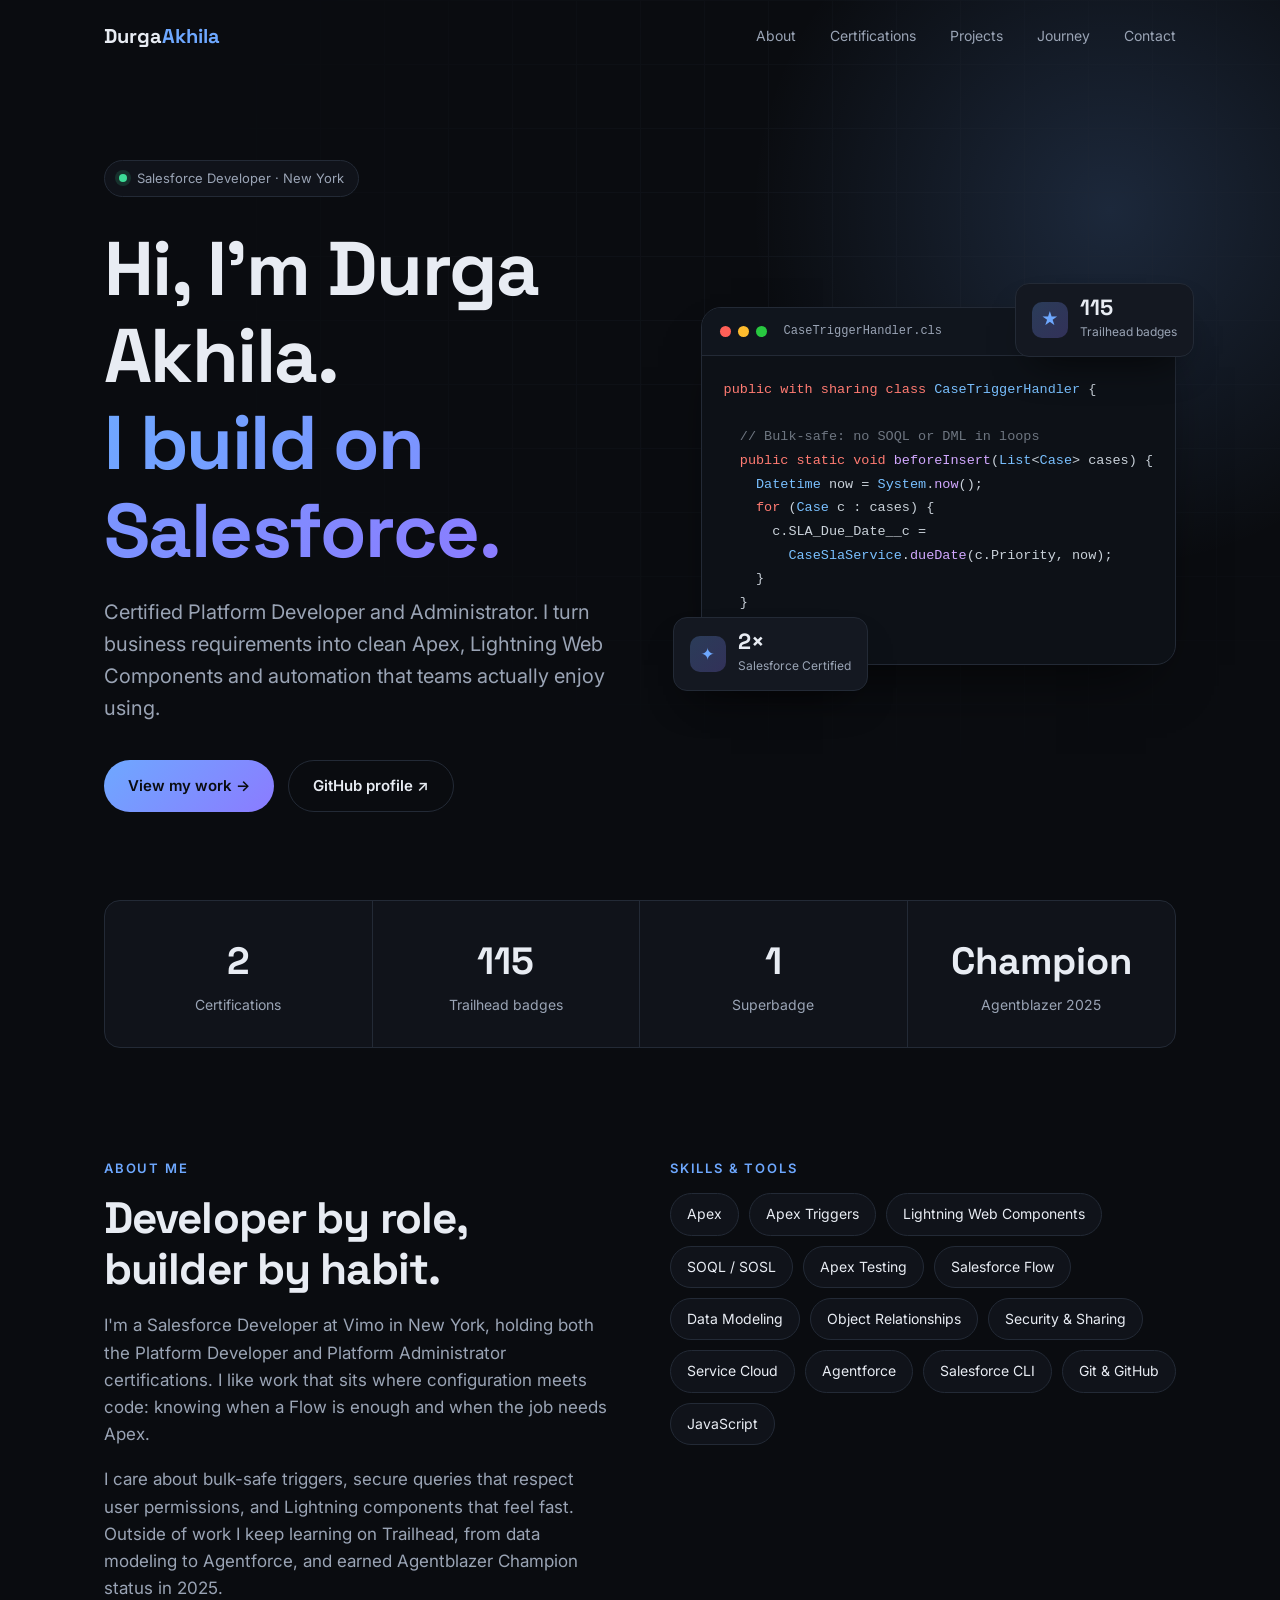
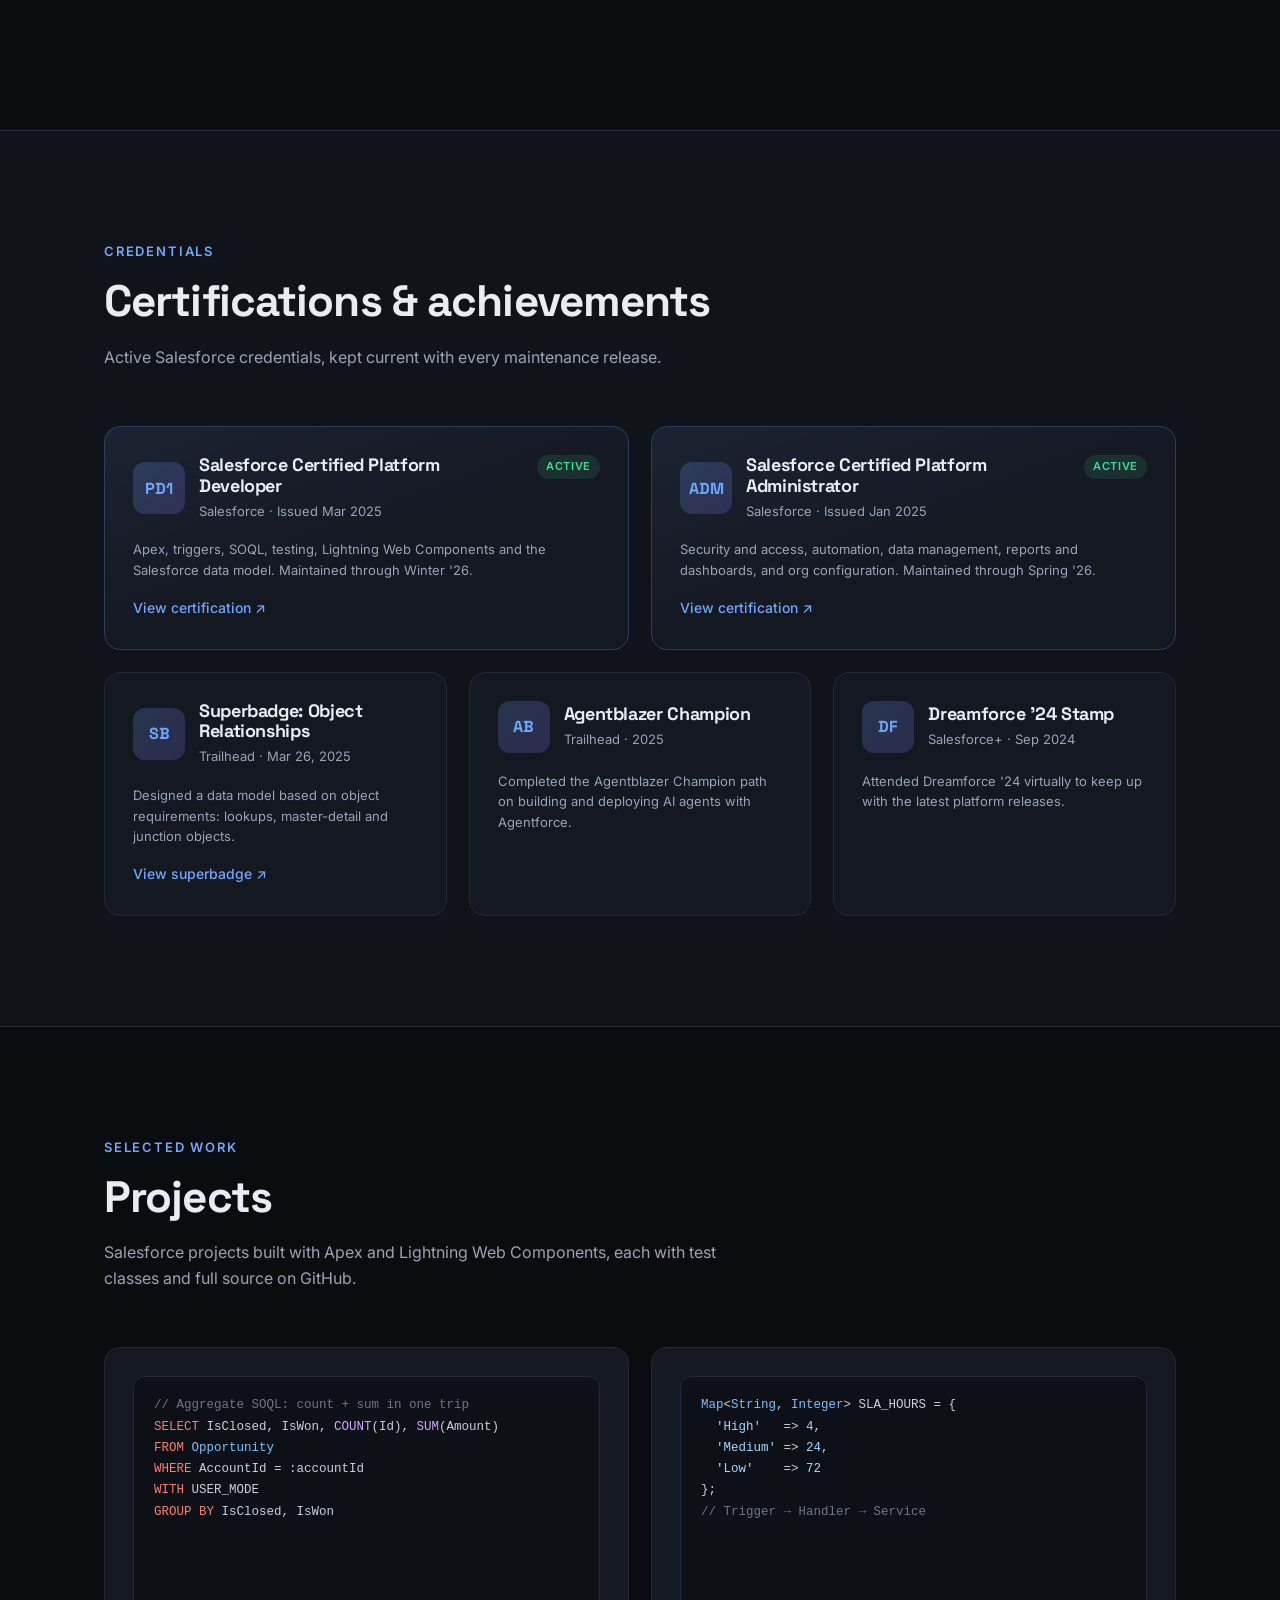
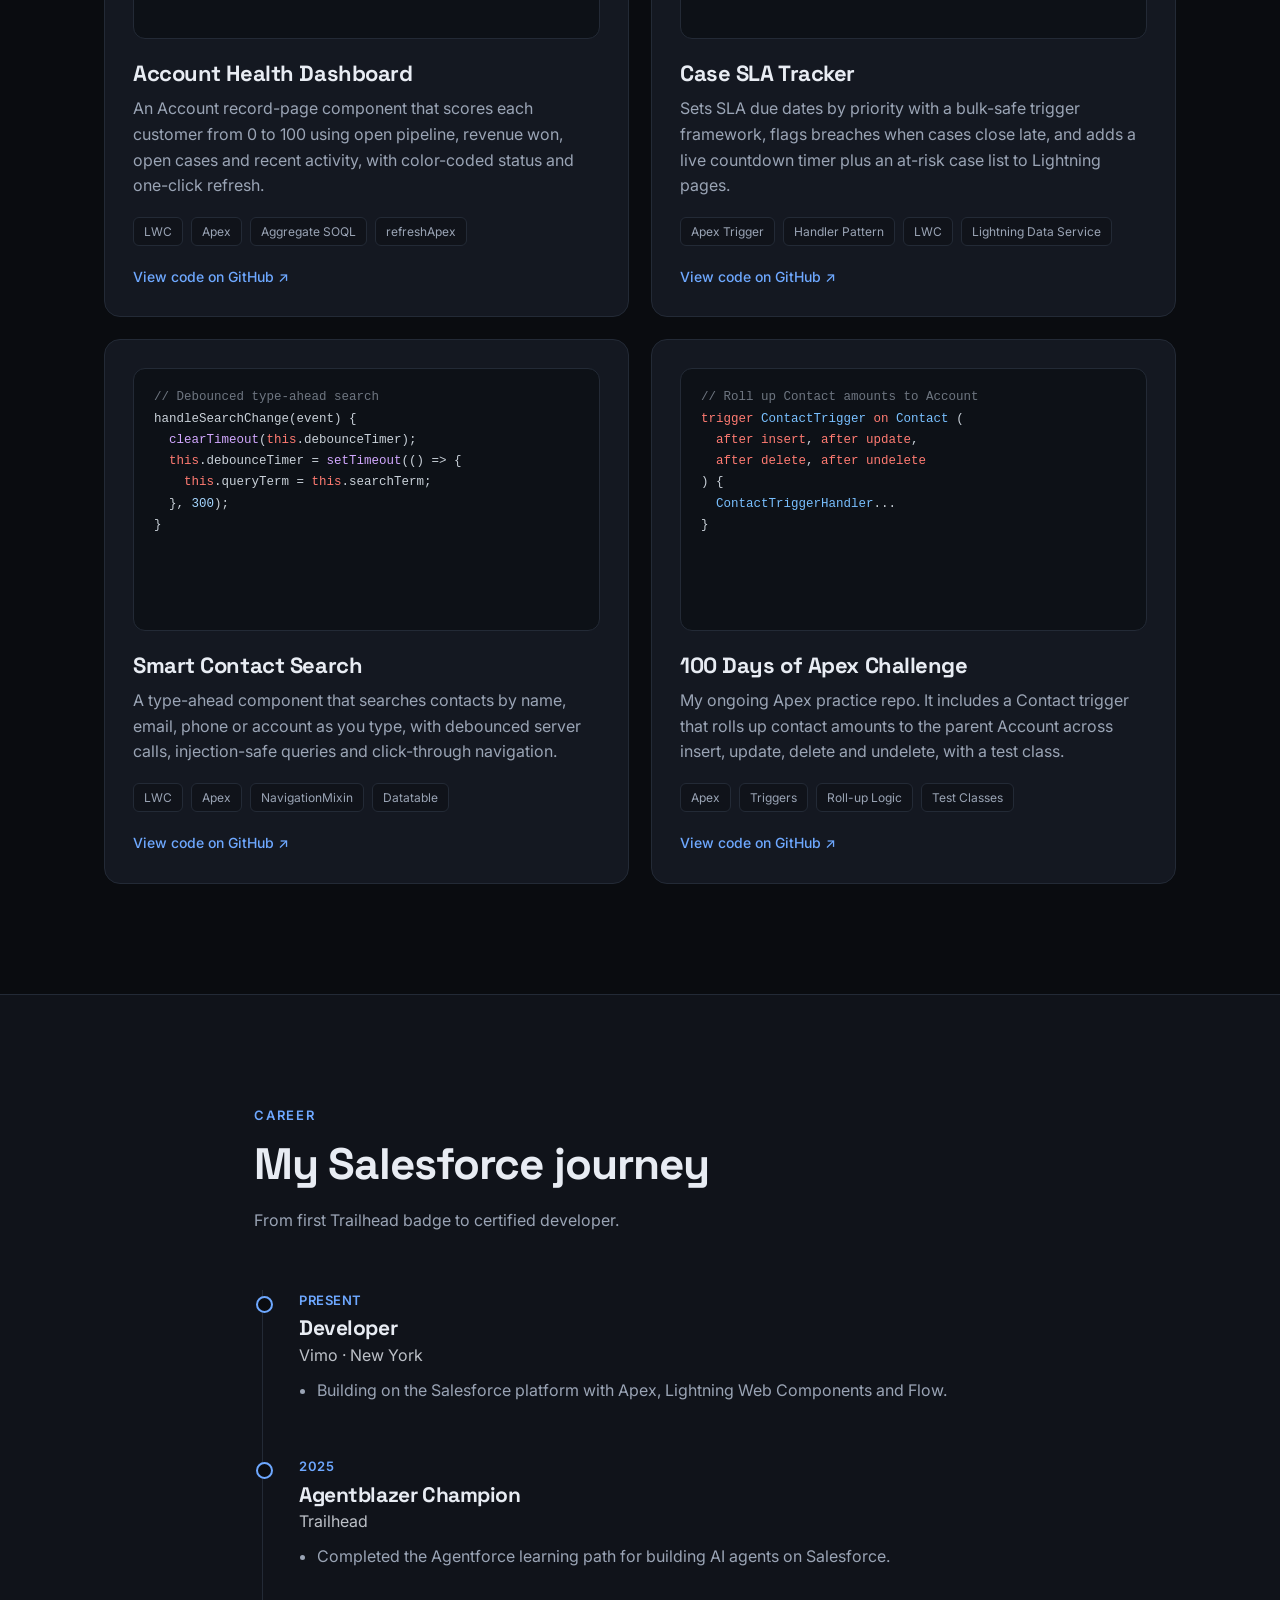
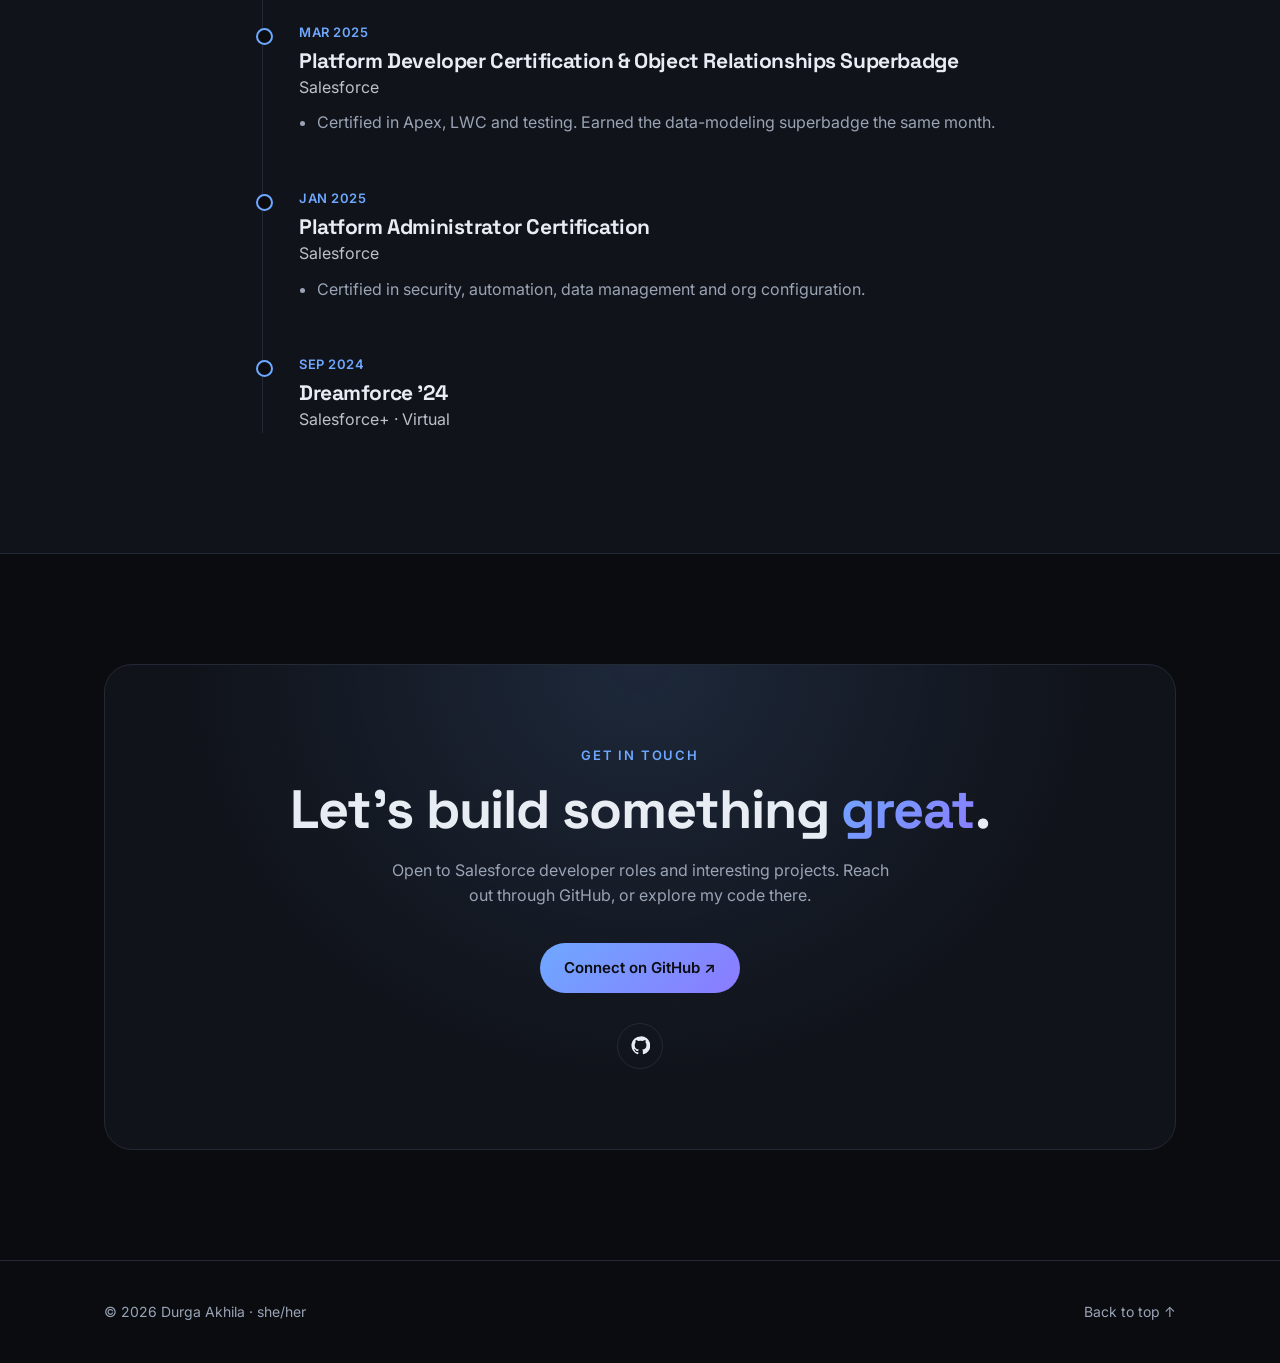
==== index.html @ 8c374acd "Initial commit: DurgaAkhila1.github.io Co-Authored-By: Claude Opus 5.5 <noreply@anthropic.com> Claud" ====
<!DOCTYPE html>
<html lang="en">
<head>
<meta charset="UTF-8" />
<meta name="viewport" content="width=device-width, initial-scale=1.0" />
<title>Durga Akhila — Salesforce Developer</title>
<meta name="description" content="Durga Akhila — Salesforce Certified Platform Developer and Administrator. Apex, Lightning Web Components and Salesforce projects." />
<link rel="preconnect" href="https://fonts.googleapis.com" />
<link rel="preconnect" href="https://fonts.gstatic.com" crossorigin />
<link href="https://fonts.googleapis.com/css2?family=Inter:wght@400;500;600&family=Space+Grotesk:wght@500;600;700&display=swap" rel="stylesheet" />
<style>
  :root{
    --bg:#0a0c10; --bg2:#10131a; --card:#141821; --line:#232a36;
    --text:#e8ecf3; --muted:#9aa4b5; --accent:#6ea8ff; --accent2:#8b7bff;
    --radius:16px; --max:1120px;
  }
  *{box-sizing:border-box;margin:0;padding:0}
  html{scroll-behavior:smooth}
  body{font-family:Inter,system-ui,sans-serif;background:var(--bg);color:var(--text);line-height:1.6;-webkit-font-smoothing:antialiased}
  a{color:inherit;text-decoration:none}
  img{max-width:100%;display:block}
  .wrap{max-width:var(--max);margin:0 auto;padding:0 24px}
  h1,h2,h3{font-family:"Space Grotesk",sans-serif;line-height:1.15;letter-spacing:-.02em}
  section{padding:110px 0}
  .eyebrow{font-size:13px;font-weight:600;letter-spacing:.14em;text-transform:uppercase;color:var(--accent);margin-bottom:14px}
  .section-title{font-size:clamp(30px,4vw,44px);margin-bottom:18px}
  .section-sub{color:var(--muted);max-width:620px;margin-bottom:56px}

  /* Nav */
  nav{position:fixed;inset:0 0 auto 0;z-index:50;transition:.3s;border-bottom:1px solid transparent}
  nav.scrolled{background:rgba(10,12,16,.78);backdrop-filter:blur(14px);border-color:var(--line)}
  .nav-in{display:flex;align-items:center;justify-content:space-between;height:72px}
  .logo{font-family:"Space Grotesk";font-weight:700;font-size:20px}
  .logo span{color:var(--accent)}
  .links{display:flex;gap:34px;font-size:14px;color:var(--muted)}
  .links a:hover{color:var(--text)}
  .menu-btn{display:none;background:none;border:0;color:var(--text);font-size:26px;cursor:pointer}

  /* Buttons */
  .btn{display:inline-flex;align-items:center;gap:8px;padding:13px 24px;border-radius:999px;font-weight:600;font-size:15px;transition:.25s}
  .btn-primary{background:linear-gradient(135deg,var(--accent),var(--accent2));color:#0a0c10}
  .btn-primary:hover{transform:translateY(-2px);box-shadow:0 10px 30px -8px rgba(110,168,255,.6)}
  .btn-ghost{border:1px solid var(--line);color:var(--text)}
  .btn-ghost:hover{border-color:var(--accent);color:var(--accent)}

  /* Hero */
  .hero{min-height:100vh;display:flex;align-items:center;position:relative;overflow:hidden;padding-top:72px}
  .hero::before{content:"";position:absolute;width:780px;height:780px;right:-220px;top:-180px;background:radial-gradient(circle,rgba(110,168,255,.18),transparent 65%);pointer-events:none}
  .hero::after{content:"";position:absolute;inset:0;background-image:linear-gradient(var(--line) 1px,transparent 1px),linear-gradient(90deg,var(--line) 1px,transparent 1px);background-size:64px 64px;opacity:.25;mask-image:radial-gradient(ellipse at 70% 30%,#000 10%,transparent 60%);pointer-events:none}
  .hero-grid{display:grid;grid-template-columns:1.3fr 1fr;gap:60px;align-items:center;position:relative;z-index:1}
  .status{display:inline-flex;align-items:center;gap:10px;font-size:13px;color:var(--muted);border:1px solid var(--line);padding:7px 14px;border-radius:999px;margin-bottom:28px;background:var(--bg2)}
  .dot{width:8px;height:8px;border-radius:50%;background:#3ddc97;box-shadow:0 0 0 4px rgba(61,220,151,.15)}
  .hero h1{font-size:clamp(42px,6.4vw,76px);margin-bottom:22px}
  .grad{background:linear-gradient(135deg,var(--accent),var(--accent2));-webkit-background-clip:text;background-clip:text;color:transparent}
  .hero p.lead{font-size:clamp(17px,1.6vw,20px);color:var(--muted);max-width:560px;margin-bottom:36px}
  .cta{display:flex;gap:14px;flex-wrap:wrap}
  .photo{aspect-ratio:4/5;border-radius:24px;background:linear-gradient(160deg,#1b2130,#0f1219);border:1px solid var(--line);position:relative;overflow:hidden;display:grid;place-items:center;color:var(--muted);font-size:14px}
  .photo img{width:100%;height:100%;object-fit:cover}
  .photo-badge{position:absolute;left:-1px;bottom:28px;background:var(--card);border:1px solid var(--line);border-left:0;padding:14px 20px;border-radius:0 14px 14px 0}
  .photo-badge strong{display:block;font-family:"Space Grotesk";font-size:26px}
  .photo-badge small{color:var(--muted)}

  /* Stats */
  .stats{display:grid;grid-template-columns:repeat(4,1fr);border:1px solid var(--line);border-radius:var(--radius);background:var(--bg2)}
  .stat{padding:30px;text-align:center;border-right:1px solid var(--line)}
  .stat:last-child{border-right:0}
  .stat b{display:block;font-family:"Space Grotesk";font-size:38px}
  .stat span{color:var(--muted);font-size:14px}

  /* About */
  .about-grid{display:grid;grid-template-columns:1fr 1fr;gap:60px}
  .about-text p{color:var(--muted);margin-bottom:18px;font-size:17px}
  .skills{display:flex;flex-wrap:wrap;gap:10px;align-content:flex-start}
  .chip{padding:9px 16px;border:1px solid var(--line);border-radius:999px;font-size:14px;background:var(--bg2);transition:.2s}
  .chip:hover{border-color:var(--accent);color:var(--accent)}

  /* Cards */
  .grid{display:grid;gap:22px}
  .g3{grid-template-columns:repeat(3,1fr)}
  .g2{grid-template-columns:repeat(2,1fr)}
  .card{background:var(--card);border:1px solid var(--line);border-radius:var(--radius);padding:28px;transition:.3s;position:relative;overflow:hidden}
  .card:hover{transform:translateY(-4px);border-color:#34405a;box-shadow:0 20px 40px -20px rgba(0,0,0,.6)}

  .cert-top{display:flex;align-items:center;gap:14px;margin-bottom:18px}
  .cert-logo{width:52px;height:52px;border-radius:12px;display:grid;place-items:center;font-family:"Space Grotesk";font-weight:700;background:linear-gradient(135deg,rgba(110,168,255,.2),rgba(139,123,255,.2));color:var(--accent);flex-shrink:0;overflow:hidden}
  .cert-logo img{width:100%;height:100%;object-fit:contain;background:#fff;padding:6px}
  .cert h3{font-size:18px;margin-bottom:4px}
  .meta{font-size:13px;color:var(--muted)}
  .cert a.verify{display:inline-block;margin-top:16px;font-size:14px;color:var(--accent);font-weight:500}
  .cert a.verify:hover{text-decoration:underline}

  .project-img{aspect-ratio:16/9;border-radius:12px;background:linear-gradient(135deg,#1a2233,#121620);margin-bottom:22px;border:1px solid var(--line);overflow:hidden;display:grid;place-items:center;color:var(--muted);font-size:13px}
  .project-img img{width:100%;height:100%;object-fit:cover}
  .project h3{font-size:22px;margin-bottom:10px}
  .project p{color:var(--muted);margin-bottom:18px}
  .tags{display:flex;flex-wrap:wrap;gap:8px;margin-bottom:20px}
  .tag{font-size:12px;padding:4px 10px;border-radius:6px;background:var(--bg2);border:1px solid var(--line);color:var(--muted)}
  .plinks{display:flex;gap:18px;font-size:14px;font-weight:500}
  .plinks a{color:var(--accent)}

  /* Timeline */
  .timeline{border-left:1px solid var(--line);margin-left:8px}
  .t-item{position:relative;padding:0 0 46px 36px}
  .t-item::before{content:"";position:absolute;left:-7px;top:6px;width:13px;height:13px;border-radius:50%;background:var(--bg);border:2px solid var(--accent)}
  .t-date{font-size:13px;color:var(--accent);font-weight:600;letter-spacing:.04em}
  .t-item h3{font-size:21px;margin:6px 0 2px}
  .t-co{color:var(--text);opacity:.8;margin-bottom:10px}
  .t-item ul{color:var(--muted);padding-left:18px}
  .t-item li{margin-bottom:6px}

  /* Contact */
  .contact-box{text-align:center;padding:80px 30px;border-radius:28px;border:1px solid var(--line);background:radial-gradient(ellipse at top,rgba(110,168,255,.14),transparent 60%),var(--bg2)}
  .contact-box h2{font-size:clamp(32px,5vw,54px);margin-bottom:16px}
  .contact-box p{color:var(--muted);max-width:520px;margin:0 auto 34px}
  .socials{display:flex;justify-content:center;gap:14px;margin-top:30px}
  .socials a{width:46px;height:46px;border-radius:50%;border:1px solid var(--line);display:grid;place-items:center;transition:.2s}
  .socials a:hover{border-color:var(--accent);color:var(--accent)}
  .socials svg{width:19px;height:19px;fill:currentColor}

  footer{padding:40px 0;border-top:1px solid var(--line);color:var(--muted);font-size:14px}
  .foot{display:flex;justify-content:space-between;flex-wrap:wrap;gap:10px}

  /* Reveal animation */
  .reveal{opacity:0;transform:translateY(24px);transition:opacity .8s ease,transform .8s ease}
  .reveal.in{opacity:1;transform:none}

  @media (max-width:900px){
    .hero-grid,.about-grid{grid-template-columns:minmax(0,1fr)}
    .hero-grid>*,.about-grid>*{min-width:0}
    .code pre{font-size:12px}
    .g3{grid-template-columns:1fr 1fr}
    .stats{grid-template-columns:1fr 1fr}
    .stat:nth-child(2){border-right:0}
    .stat:nth-child(-n+2){border-bottom:1px solid var(--line)}
  }
  @media (max-width:640px){
    section{padding:80px 0}
    .float{display:none}.hero{padding-bottom:60px}
    .stat{padding:22px 10px}.stat b{font-size:28px}
    .g3,.g2{grid-template-columns:1fr}
    .links{display:none;position:absolute;top:72px;left:0;right:0;flex-direction:column;gap:0;background:var(--bg2);border-bottom:1px solid var(--line)}
    .links.open{display:flex}
    .links a{padding:16px 24px;border-top:1px solid var(--line)}
    .menu-btn{display:block}
  }

  .code{background:#0d1117;border:1px solid var(--line);border-radius:20px;overflow:hidden;box-shadow:0 30px 60px -30px rgba(0,0,0,.8)}
  .code-bar{display:flex;gap:7px;align-items:center;padding:14px 18px;border-bottom:1px solid var(--line);background:#10151d}
  .code-bar i{width:11px;height:11px;border-radius:50%;background:#2b3240}
  .code-bar i:nth-child(1){background:#ff5f57}.code-bar i:nth-child(2){background:#febc2e}.code-bar i:nth-child(3){background:#28c840}
  .code-bar span{margin-left:10px;font-size:12px;color:var(--muted);font-family:ui-monospace,Menlo,monospace}
  .code pre{padding:22px 22px 26px;font:13.5px/1.75 ui-monospace,SFMono-Regular,Menlo,monospace;color:#c9d1d9;overflow-x:auto}
  .k{color:#ff7b72}.t{color:#79c0ff}.s{color:#a5d6ff}.c{color:#6e7681}.f{color:#d2a8ff}
  .hero-side{position:relative}
  .float{position:absolute;background:var(--card);border:1px solid var(--line);border-radius:14px;padding:12px 16px;display:flex;align-items:center;gap:12px;box-shadow:0 20px 40px -20px rgba(0,0,0,.8)}
  .float b{font-family:"Space Grotesk";font-size:22px;display:block;line-height:1}
  .float small{color:var(--muted);font-size:12px}
  .f1{left:-28px;bottom:-26px}.f2{right:-18px;top:-24px}
  .ico{width:36px;height:36px;border-radius:10px;display:grid;place-items:center;background:linear-gradient(135deg,rgba(110,168,255,.25),rgba(139,123,255,.25));color:var(--accent);font-size:17px}
  .cert-feature{border-color:#2c3d5e;background:linear-gradient(160deg,rgba(110,168,255,.08),transparent 55%),var(--card)}
  .pill{display:inline-block;font-size:11px;font-weight:600;letter-spacing:.06em;text-transform:uppercase;padding:3px 9px;border-radius:999px;background:rgba(61,220,151,.12);color:#3ddc97;margin-left:auto;align-self:flex-start}
  .project-img.code-thumb{display:block;padding:18px 20px;font:12.5px/1.7 ui-monospace,Menlo,monospace;color:#c9d1d9;background:#0d1117;text-align:left;white-space:pre;overflow:hidden}
  .real{font-size:11px;font-weight:600;letter-spacing:.06em;text-transform:uppercase;color:var(--accent);margin-bottom:8px;display:block}
  @media (max-width:900px){.f1{left:8px}.f2{right:8px}}
</style>
</head>
<body>

<nav id="nav">
  <div class="wrap nav-in">
    <a href="#top" class="logo">Durga<span>Akhila</span></a>
    <div class="links" id="links">
      <a href="#about">About</a>
      <a href="#certifications">Certifications</a>
      <a href="#projects">Projects</a>
      <a href="#journey">Journey</a>
      <a href="#contact">Contact</a>
    </div>
    <button class="menu-btn" id="menuBtn" aria-label="Open menu">☰</button>
  </div>
</nav>

<!-- HERO -->
<header class="hero" id="top">
  <div class="wrap hero-grid">
    <div class="reveal">
      <div class="status"><span class="dot"></span> Salesforce Developer · New York</div>
      <h1>Hi, I'm Durga Akhila.<br><span class="grad">I build on Salesforce.</span></h1>
      <p class="lead">Certified Platform Developer and Administrator. I turn business requirements into clean Apex, Lightning Web Components and automation that teams actually enjoy using.</p>
      <div class="cta">
        <a href="#projects" class="btn btn-primary">View my work →</a>
        <a href="https://github.com/DurgaAkhila1" target="_blank" rel="noopener" class="btn btn-ghost">GitHub profile ↗</a>
      </div>
    </div>
    <div class="reveal hero-side">
      <div class="code">
        <div class="code-bar"><i></i><i></i><i></i><span>CaseTriggerHandler.cls</span></div>
<pre><span class="k">public with sharing class</span> <span class="t">CaseTriggerHandler</span> {

  <span class="c">// Bulk-safe: no SOQL or DML in loops</span>
  <span class="k">public static void</span> <span class="f">beforeInsert</span>(<span class="t">List</span>&lt;<span class="t">Case</span>&gt; cases) {
    <span class="t">Datetime</span> now = <span class="t">System</span>.<span class="f">now</span>();
    <span class="k">for</span> (<span class="t">Case</span> c : cases) {
      c.SLA_Due_Date__c =
        <span class="t">CaseSlaService</span>.<span class="f">dueDate</span>(c.Priority, now);
    }
  }
}</pre>
      </div>
      <div class="float f1"><div class="ico">✦</div><div><b>2×</b><small>Salesforce Certified</small></div></div>
      <div class="float f2"><div class="ico">★</div><div><b>115</b><small>Trailhead badges</small></div></div>
    </div>
  </div>
</header>

<!-- STATS -->
<div class="wrap reveal">
  <div class="stats">
    <div class="stat"><b>2</b><span>Certifications</span></div>
    <div class="stat"><b>115</b><span>Trailhead badges</span></div>
    <div class="stat"><b>1</b><span>Superbadge</span></div>
    <div class="stat"><b>Champion</b><span>Agentblazer 2025</span></div>
  </div>
</div>

<!-- ABOUT -->
<section id="about">
  <div class="wrap about-grid">
    <div class="reveal about-text">
      <div class="eyebrow">About me</div>
      <h2 class="section-title">Developer by role, builder by habit.</h2>
      <p>I'm a Salesforce Developer at Vimo in New York, holding both the Platform Developer and Platform Administrator certifications. I like work that sits where configuration meets code: knowing when a Flow is enough and when the job needs Apex.</p>
      <p>I care about bulk-safe triggers, secure queries that respect user permissions, and Lightning components that feel fast. Outside of work I keep learning on Trailhead, from data modeling to Agentforce, and earned Agentblazer Champion status in 2025.</p>
    </div>
    <div class="reveal">
      <div class="eyebrow">Skills & tools</div>
      <div class="skills">
        <span class="chip">Apex</span><span class="chip">Apex Triggers</span>
        <span class="chip">Lightning Web Components</span><span class="chip">SOQL / SOSL</span>
        <span class="chip">Apex Testing</span><span class="chip">Salesforce Flow</span>
        <span class="chip">Data Modeling</span><span class="chip">Object Relationships</span>
        <span class="chip">Security & Sharing</span><span class="chip">Service Cloud</span>
        <span class="chip">Agentforce</span><span class="chip">Salesforce CLI</span>
        <span class="chip">Git & GitHub</span><span class="chip">JavaScript</span>
      </div>
    </div>
  </div>
</section>

<!-- CERTIFICATIONS -->
<section id="certifications" style="background:var(--bg2);border-block:1px solid var(--line)">
  <div class="wrap">
    <div class="reveal">
      <div class="eyebrow">Credentials</div>
      <h2 class="section-title">Certifications & achievements</h2>
      <p class="section-sub">Active Salesforce credentials, kept current with every maintenance release.</p>
    </div>
    <div class="grid g2" style="margin-bottom:22px">
      <div class="card cert cert-feature reveal">
        <div class="cert-top"><div class="cert-logo">PD1</div>
          <div><h3>Salesforce Certified Platform Developer</h3><div class="meta">Salesforce · Issued Mar 2025</div></div>
          <span class="pill">Active</span></div>
        <p class="meta">Apex, triggers, SOQL, testing, Lightning Web Components and the Salesforce data model. Maintained through Winter '26.</p>
        <a class="verify" href="https://trailheadacademy.salesforce.com/certificate/exam-platform-dev1---Plat-Dev-201" target="_blank" rel="noopener">View certification ↗</a>
      </div>
      <div class="card cert cert-feature reveal">
        <div class="cert-top"><div class="cert-logo">ADM</div>
          <div><h3>Salesforce Certified Platform Administrator</h3><div class="meta">Salesforce · Issued Jan 2025</div></div>
          <span class="pill">Active</span></div>
        <p class="meta">Security and access, automation, data management, reports and dashboards, and org configuration. Maintained through Spring '26.</p>
        <a class="verify" href="https://trailheadacademy.salesforce.com/certificate/exam-platform-admin---Plat-Admn-201" target="_blank" rel="noopener">View certification ↗</a>
      </div>
    </div>
    <div class="grid g3">
      <div class="card cert reveal">
        <div class="cert-top"><div class="cert-logo">SB</div>
          <div><h3>Superbadge: Object Relationships</h3><div class="meta">Trailhead · Mar 26, 2025</div></div></div>
        <p class="meta">Designed a data model based on object requirements: lookups, master-detail and junction objects.</p>
        <a class="verify" href="https://trailhead.salesforce.com/content/learn/superbadges/superbadge-object-relationships-sbu" target="_blank" rel="noopener">View superbadge ↗</a>
      </div>
      <div class="card cert reveal">
        <div class="cert-top"><div class="cert-logo">AB</div>
          <div><h3>Agentblazer Champion</h3><div class="meta">Trailhead · 2025</div></div></div>
        <p class="meta">Completed the Agentblazer Champion path on building and deploying AI agents with Agentforce.</p>
      </div>
      <div class="card cert reveal">
        <div class="cert-top"><div class="cert-logo">DF</div>
          <div><h3>Dreamforce '24 Stamp</h3><div class="meta">Salesforce+ · Sep 2024</div></div></div>
        <p class="meta">Attended Dreamforce '24 virtually to keep up with the latest platform releases.</p>
      </div>
    </div>
  </div>
</section>

<!-- PROJECTS -->
<section id="projects">
  <div class="wrap">
    <div class="reveal">
      <div class="eyebrow">Selected work</div>
      <h2 class="section-title">Projects</h2>
      <p class="section-sub">Salesforce projects built with Apex and Lightning Web Components, each with test classes and full source on GitHub.</p>
    </div>
    <div class="grid g2">
      <article class="card project reveal">
<div class="project-img code-thumb"><span class="c">// Aggregate SOQL: count + sum in one trip</span>
<span class="k">SELECT</span> IsClosed, IsWon, <span class="f">COUNT</span>(Id), <span class="f">SUM</span>(Amount)
<span class="k">FROM</span> <span class="t">Opportunity</span>
<span class="k">WHERE</span> AccountId = :accountId
<span class="k">WITH</span> USER_MODE
<span class="k">GROUP BY</span> IsClosed, IsWon</div>
        <h3>Account Health Dashboard</h3>
        <p>An Account record-page component that scores each customer from 0 to 100 using open pipeline, revenue won, open cases and recent activity, with color-coded status and one-click refresh.</p>
        <div class="tags"><span class="tag">LWC</span><span class="tag">Apex</span><span class="tag">Aggregate SOQL</span><span class="tag">refreshApex</span></div>
        <div class="plinks"><a href="https://github.com/DurgaAkhila1/account-health-dashboard" target="_blank" rel="noopener">View code on GitHub ↗</a></div>
      </article>
      <article class="card project reveal">
<div class="project-img code-thumb"><span class="t">Map</span>&lt;<span class="t">String</span>, <span class="t">Integer</span>&gt; SLA_HOURS = {
  <span class="s">'High'</span>   =&gt; <span class="s">4</span>,
  <span class="s">'Medium'</span> =&gt; <span class="s">24</span>,
  <span class="s">'Low'</span>    =&gt; <span class="s">72</span>
};
<span class="c">// Trigger → Handler → Service</span></div>
        <h3>Case SLA Tracker</h3>
        <p>Sets SLA due dates by priority with a bulk-safe trigger framework, flags breaches when cases close late, and adds a live countdown timer plus an at-risk case list to Lightning pages.</p>
        <div class="tags"><span class="tag">Apex Trigger</span><span class="tag">Handler Pattern</span><span class="tag">LWC</span><span class="tag">Lightning Data Service</span></div>
        <div class="plinks"><a href="https://github.com/DurgaAkhila1/case-sla-tracker" target="_blank" rel="noopener">View code on GitHub ↗</a></div>
      </article>
      <article class="card project reveal">
<div class="project-img code-thumb"><span class="c">// Debounced type-ahead search</span>
handleSearchChange(event) {
  <span class="f">clearTimeout</span>(<span class="k">this</span>.debounceTimer);
  <span class="k">this</span>.debounceTimer = <span class="f">setTimeout</span>(() =&gt; {
    <span class="k">this</span>.queryTerm = <span class="k">this</span>.searchTerm;
  }, <span class="s">300</span>);
}</div>
        <h3>Smart Contact Search</h3>
        <p>A type-ahead component that searches contacts by name, email, phone or account as you type, with debounced server calls, injection-safe queries and click-through navigation.</p>
        <div class="tags"><span class="tag">LWC</span><span class="tag">Apex</span><span class="tag">NavigationMixin</span><span class="tag">Datatable</span></div>
        <div class="plinks"><a href="https://github.com/DurgaAkhila1/smart-contact-search" target="_blank" rel="noopener">View code on GitHub ↗</a></div>
      </article>
      <article class="card project reveal">
<div class="project-img code-thumb"><span class="c">// Roll up Contact amounts to Account</span>
<span class="k">trigger</span> <span class="t">ContactTrigger</span> <span class="k">on</span> <span class="t">Contact</span> (
  <span class="k">after insert</span>, <span class="k">after update</span>,
  <span class="k">after delete</span>, <span class="k">after undelete</span>
) {
  <span class="t">ContactTriggerHandler</span>...
}</div>
        <h3>100 Days of Apex Challenge</h3>
        <p>My ongoing Apex practice repo. It includes a Contact trigger that rolls up contact amounts to the parent Account across insert, update, delete and undelete, with a test class.</p>
        <div class="tags"><span class="tag">Apex</span><span class="tag">Triggers</span><span class="tag">Roll-up Logic</span><span class="tag">Test Classes</span></div>
        <div class="plinks"><a href="https://github.com/DurgaAkhila1/100DAYSOFAPEXCHALLENGE" target="_blank" rel="noopener">View code on GitHub ↗</a></div>
      </article>
    </div>
  </div>
</section>

<!-- JOURNEY -->
<section id="journey" style="background:var(--bg2);border-block:1px solid var(--line)">
  <div class="wrap" style="max-width:820px">
    <div class="reveal">
      <div class="eyebrow">Career</div>
      <h2 class="section-title">My Salesforce journey</h2>
      <p class="section-sub">From first Trailhead badge to certified developer.</p>
    </div>
    <div class="timeline">
      <div class="t-item reveal">
        <div class="t-date">PRESENT</div>
        <h3>Developer</h3>
        <div class="t-co">Vimo · New York</div>
        <ul><li>Building on the Salesforce platform with Apex, Lightning Web Components and Flow.</li></ul>
      </div>
      <div class="t-item reveal">
        <div class="t-date">2025</div>
        <h3>Agentblazer Champion</h3>
        <div class="t-co">Trailhead</div>
        <ul><li>Completed the Agentforce learning path for building AI agents on Salesforce.</li></ul>
      </div>
      <div class="t-item reveal">
        <div class="t-date">MAR 2025</div>
        <h3>Platform Developer Certification & Object Relationships Superbadge</h3>
        <div class="t-co">Salesforce</div>
        <ul><li>Certified in Apex, LWC and testing. Earned the data-modeling superbadge the same month.</li></ul>
      </div>
      <div class="t-item reveal">
        <div class="t-date">JAN 2025</div>
        <h3>Platform Administrator Certification</h3>
        <div class="t-co">Salesforce</div>
        <ul><li>Certified in security, automation, data management and org configuration.</li></ul>
      </div>
      <div class="t-item reveal" style="padding-bottom:0">
        <div class="t-date">SEP 2024</div>
        <h3>Dreamforce '24</h3>
        <div class="t-co">Salesforce+ · Virtual</div>
      </div>
    </div>
  </div>
</section>

<!-- CONTACT -->
<section id="contact">
  <div class="wrap">
    <div class="contact-box reveal">
      <div class="eyebrow">Get in touch</div>
      <h2>Let's build something <span class="grad">great</span>.</h2>
      <p>Open to Salesforce developer roles and interesting projects. Reach out through GitHub, or explore my code there.</p>
      <a href="https://github.com/DurgaAkhila1" target="_blank" rel="noopener" class="btn btn-primary">Connect on GitHub ↗</a>
      <div class="socials">
        <a href="https://github.com/DurgaAkhila1" target="_blank" rel="noopener" aria-label="GitHub"><svg viewBox="0 0 24 24"><path d="M12 .5a11.5 11.5 0 00-3.6 22.4c.6.1.8-.3.8-.6v-2c-3.2.7-3.9-1.5-3.9-1.5-.5-1.3-1.3-1.7-1.3-1.7-1-.7.1-.7.1-.7 1.2.1 1.8 1.2 1.8 1.2 1 1.8 2.7 1.3 3.4 1 .1-.8.4-1.3.7-1.6-2.6-.3-5.3-1.3-5.3-5.7 0-1.3.5-2.3 1.2-3.1-.1-.3-.5-1.5.1-3.1 0 0 1-.3 3.2 1.2a11 11 0 015.8 0c2.2-1.5 3.2-1.2 3.2-1.2.6 1.6.2 2.8.1 3.1.8.8 1.2 1.8 1.2 3.1 0 4.4-2.7 5.4-5.3 5.7.4.4.8 1.1.8 2.2v3.3c0 .3.2.7.8.6A11.5 11.5 0 0012 .5z"/></svg></a>
      </div>
    </div>
  </div>
</section>

<footer>
  <div class="wrap foot">
    <span>© <span id="year"></span> Durga Akhila · she/her</span>
    <a href="#top">Back to top ↑</a>
  </div>
</footer>

<script>
  // Sticky nav background
  const nav = document.getElementById('nav');
  addEventListener('scroll', () => nav.classList.toggle('scrolled', scrollY > 20));
  // Mobile menu
  const links = document.getElementById('links');
  document.getElementById('menuBtn').onclick = () => links.classList.toggle('open');
  links.querySelectorAll('a').forEach(a => a.onclick = () => links.classList.remove('open'));
  // Reveal on scroll
  const io = new IntersectionObserver(es => es.forEach(e => {
    if (e.isIntersecting) { e.target.classList.add('in'); io.unobserve(e.target); }
  }), { threshold: 0.12 });
  document.querySelectorAll('.reveal').forEach(el => io.observe(el));
  // Footer year
  document.getElementById('year').textContent = new Date().getFullYear();
</script>
</body>
</html>
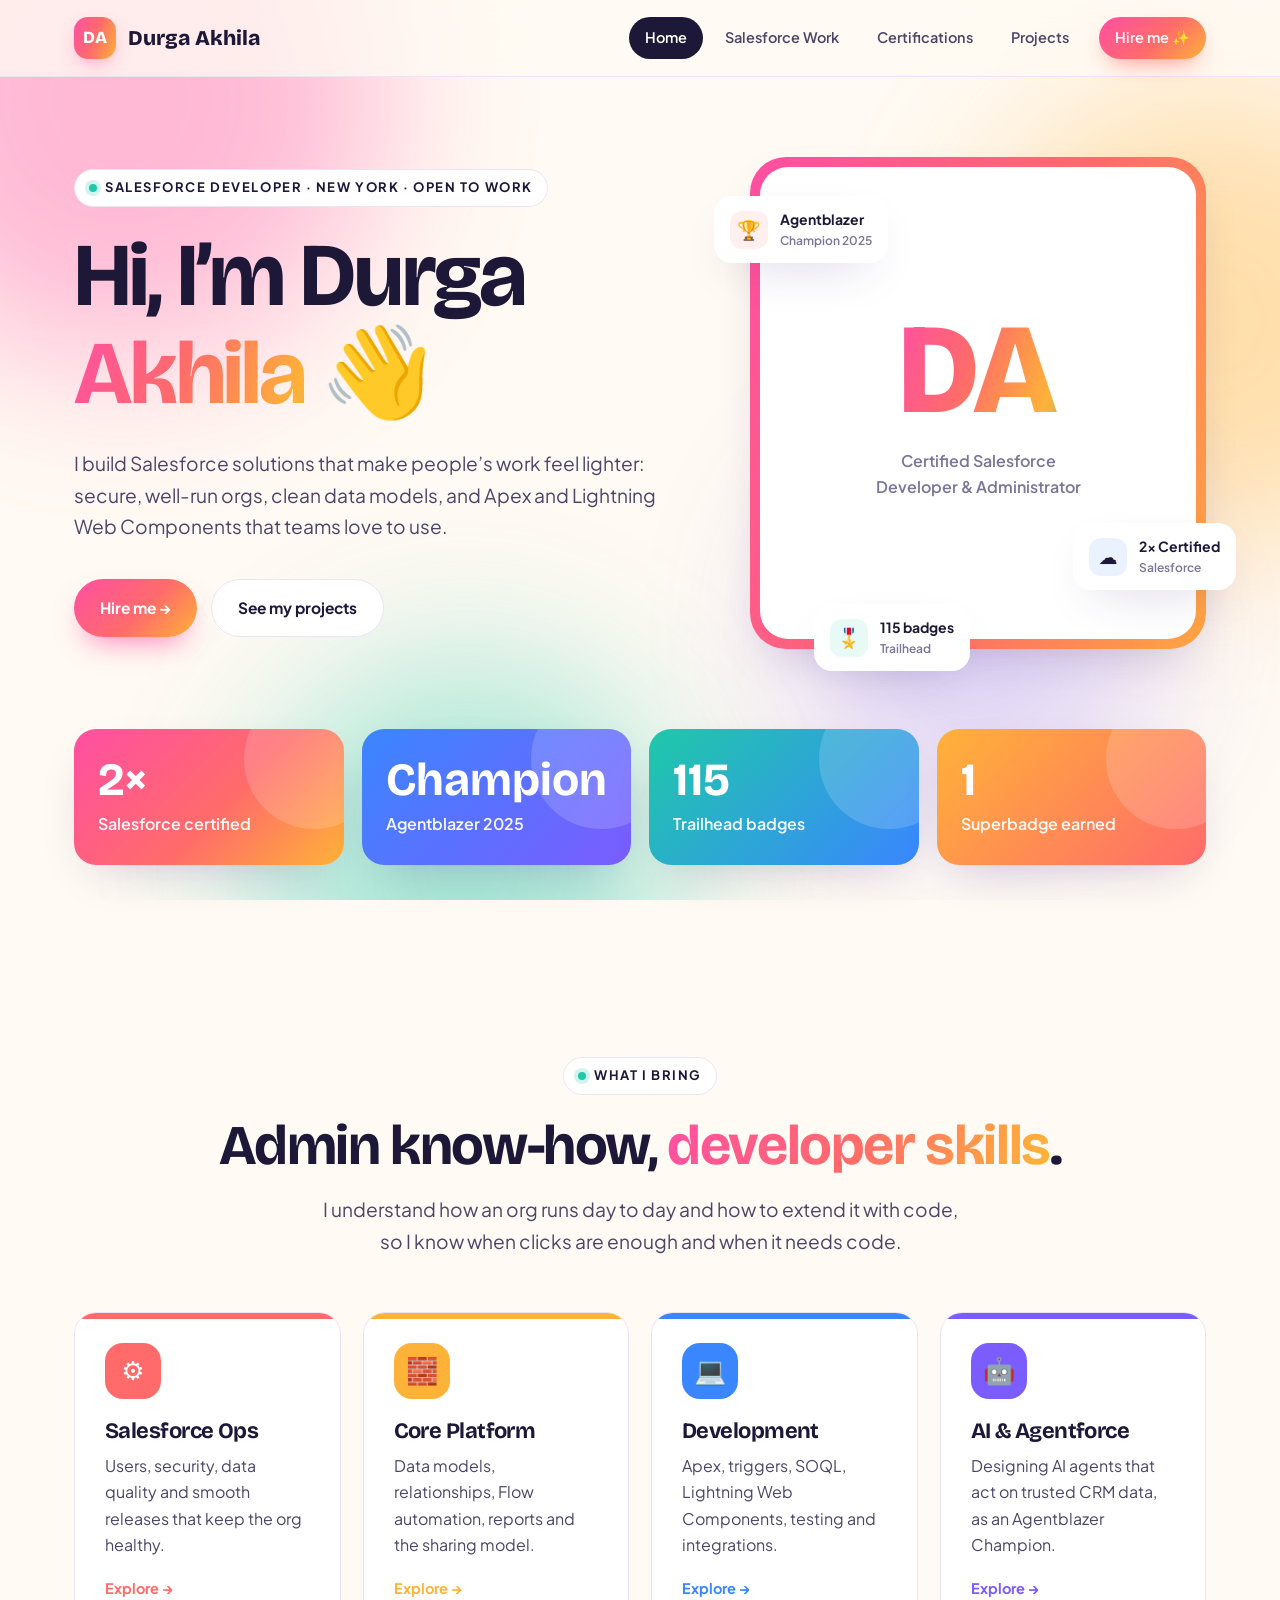
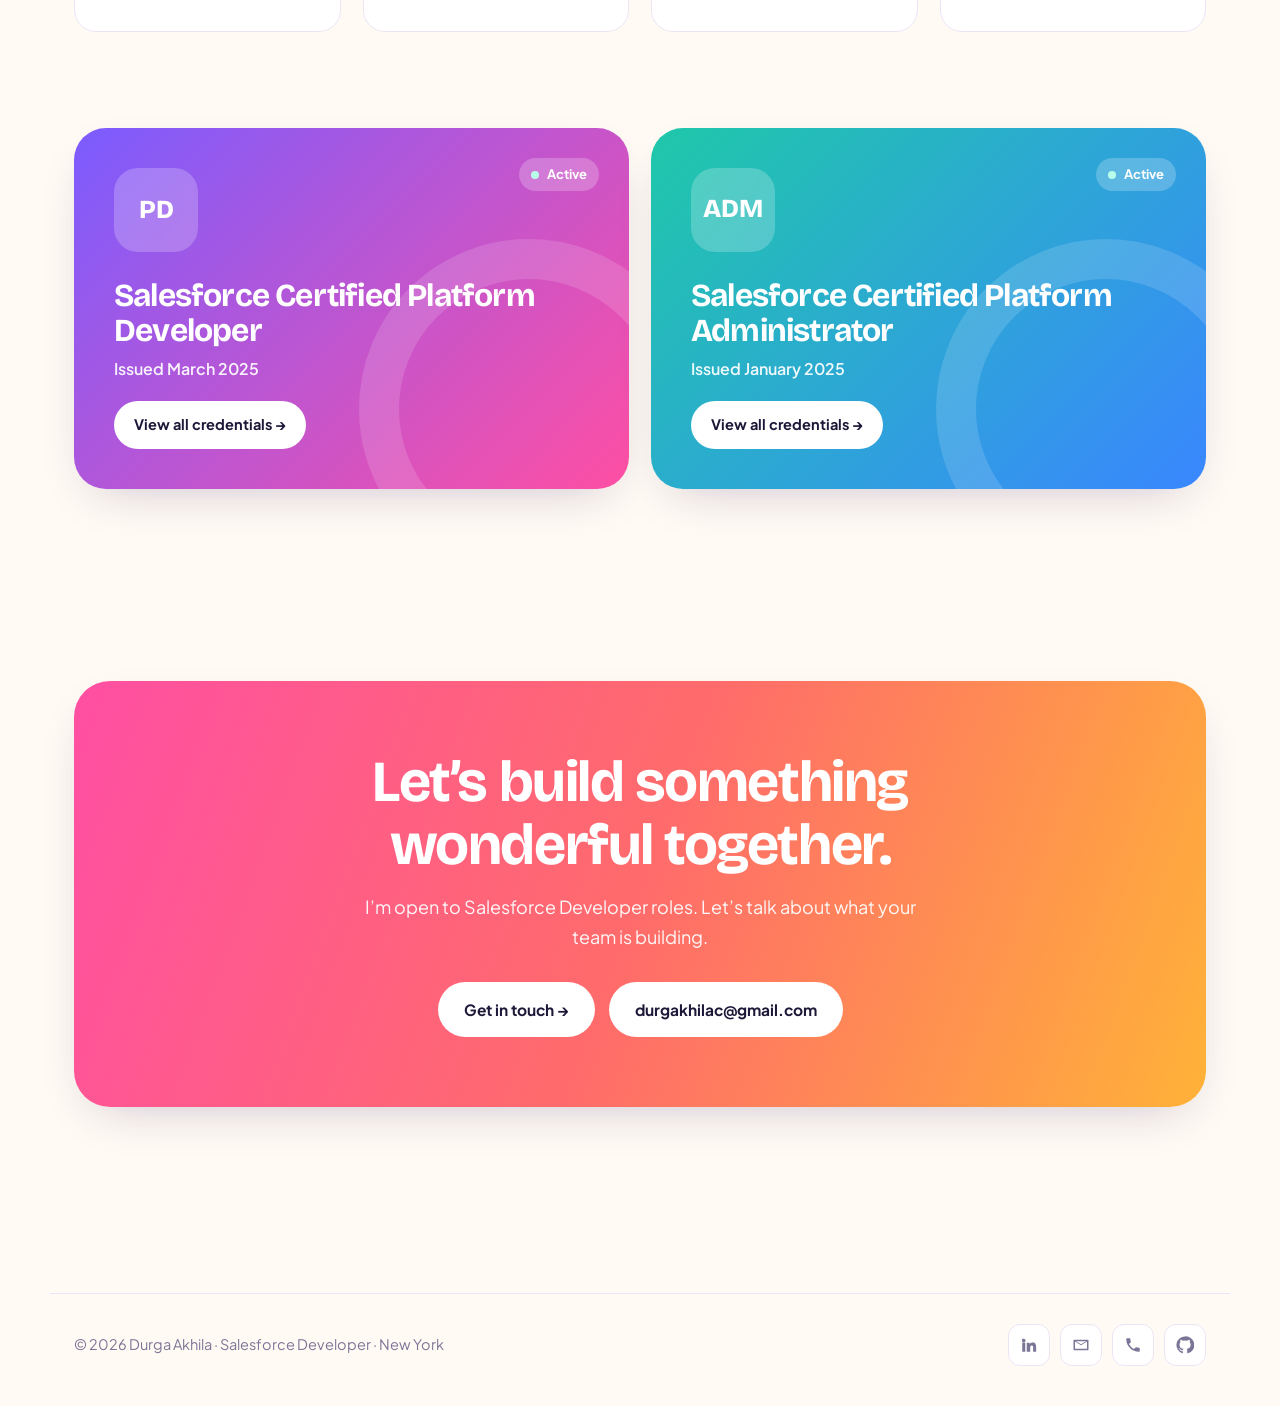
==== commit db3f6ae2: "Redesign as colorful multi-page portfolio Separate Home, Salesforce Work, Certifications, Projects a" ====
--- a/index.html
+++ b/index.html
@@ -1,439 +1,112 @@
 <!DOCTYPE html>
 <html lang="en">
 <head>
-<meta charset="UTF-8" />
-<meta name="viewport" content="width=device-width, initial-scale=1.0" />
-<title>Durga Akhila — Salesforce Developer</title>
-<meta name="description" content="Durga Akhila — Salesforce Certified Platform Developer and Administrator. Apex, Lightning Web Components and Salesforce projects." />
-<link rel="preconnect" href="https://fonts.googleapis.com" />
-<link rel="preconnect" href="https://fonts.gstatic.com" crossorigin />
-<link href="https://fonts.googleapis.com/css2?family=Inter:wght@400;500;600&family=Space+Grotesk:wght@500;600;700&display=swap" rel="stylesheet" />
-<style>
-  :root{
-    --bg:#0a0c10; --bg2:#10131a; --card:#141821; --line:#232a36;
-    --text:#e8ecf3; --muted:#9aa4b5; --accent:#6ea8ff; --accent2:#8b7bff;
-    --radius:16px; --max:1120px;
-  }
-  *{box-sizing:border-box;margin:0;padding:0}
-  html{scroll-behavior:smooth}
-  body{font-family:Inter,system-ui,sans-serif;background:var(--bg);color:var(--text);line-height:1.6;-webkit-font-smoothing:antialiased}
-  a{color:inherit;text-decoration:none}
-  img{max-width:100%;display:block}
-  .wrap{max-width:var(--max);margin:0 auto;padding:0 24px}
-  h1,h2,h3{font-family:"Space Grotesk",sans-serif;line-height:1.15;letter-spacing:-.02em}
-  section{padding:110px 0}
-  .eyebrow{font-size:13px;font-weight:600;letter-spacing:.14em;text-transform:uppercase;color:var(--accent);margin-bottom:14px}
-  .section-title{font-size:clamp(30px,4vw,44px);margin-bottom:18px}
-  .section-sub{color:var(--muted);max-width:620px;margin-bottom:56px}
-
-  /* Nav */
-  nav{position:fixed;inset:0 0 auto 0;z-index:50;transition:.3s;border-bottom:1px solid transparent}
-  nav.scrolled{background:rgba(10,12,16,.78);backdrop-filter:blur(14px);border-color:var(--line)}
-  .nav-in{display:flex;align-items:center;justify-content:space-between;height:72px}
-  .logo{font-family:"Space Grotesk";font-weight:700;font-size:20px}
-  .logo span{color:var(--accent)}
-  .links{display:flex;gap:34px;font-size:14px;color:var(--muted)}
-  .links a:hover{color:var(--text)}
-  .menu-btn{display:none;background:none;border:0;color:var(--text);font-size:26px;cursor:pointer}
-
-  /* Buttons */
-  .btn{display:inline-flex;align-items:center;gap:8px;padding:13px 24px;border-radius:999px;font-weight:600;font-size:15px;transition:.25s}
-  .btn-primary{background:linear-gradient(135deg,var(--accent),var(--accent2));color:#0a0c10}
-  .btn-primary:hover{transform:translateY(-2px);box-shadow:0 10px 30px -8px rgba(110,168,255,.6)}
-  .btn-ghost{border:1px solid var(--line);color:var(--text)}
-  .btn-ghost:hover{border-color:var(--accent);color:var(--accent)}
-
-  /* Hero */
-  .hero{min-height:100vh;display:flex;align-items:center;position:relative;overflow:hidden;padding-top:72px}
-  .hero::before{content:"";position:absolute;width:780px;height:780px;right:-220px;top:-180px;background:radial-gradient(circle,rgba(110,168,255,.18),transparent 65%);pointer-events:none}
-  .hero::after{content:"";position:absolute;inset:0;background-image:linear-gradient(var(--line) 1px,transparent 1px),linear-gradient(90deg,var(--line) 1px,transparent 1px);background-size:64px 64px;opacity:.25;mask-image:radial-gradient(ellipse at 70% 30%,#000 10%,transparent 60%);pointer-events:none}
-  .hero-grid{display:grid;grid-template-columns:1.3fr 1fr;gap:60px;align-items:center;position:relative;z-index:1}
-  .status{display:inline-flex;align-items:center;gap:10px;font-size:13px;color:var(--muted);border:1px solid var(--line);padding:7px 14px;border-radius:999px;margin-bottom:28px;background:var(--bg2)}
-  .dot{width:8px;height:8px;border-radius:50%;background:#3ddc97;box-shadow:0 0 0 4px rgba(61,220,151,.15)}
-  .hero h1{font-size:clamp(42px,6.4vw,76px);margin-bottom:22px}
-  .grad{background:linear-gradient(135deg,var(--accent),var(--accent2));-webkit-background-clip:text;background-clip:text;color:transparent}
-  .hero p.lead{font-size:clamp(17px,1.6vw,20px);color:var(--muted);max-width:560px;margin-bottom:36px}
-  .cta{display:flex;gap:14px;flex-wrap:wrap}
-  .photo{aspect-ratio:4/5;border-radius:24px;background:linear-gradient(160deg,#1b2130,#0f1219);border:1px solid var(--line);position:relative;overflow:hidden;display:grid;place-items:center;color:var(--muted);font-size:14px}
-  .photo img{width:100%;height:100%;object-fit:cover}
-  .photo-badge{position:absolute;left:-1px;bottom:28px;background:var(--card);border:1px solid var(--line);border-left:0;padding:14px 20px;border-radius:0 14px 14px 0}
-  .photo-badge strong{display:block;font-family:"Space Grotesk";font-size:26px}
-  .photo-badge small{color:var(--muted)}
-
-  /* Stats */
-  .stats{display:grid;grid-template-columns:repeat(4,1fr);border:1px solid var(--line);border-radius:var(--radius);background:var(--bg2)}
-  .stat{padding:30px;text-align:center;border-right:1px solid var(--line)}
-  .stat:last-child{border-right:0}
-  .stat b{display:block;font-family:"Space Grotesk";font-size:38px}
-  .stat span{color:var(--muted);font-size:14px}
-
-  /* About */
-  .about-grid{display:grid;grid-template-columns:1fr 1fr;gap:60px}
-  .about-text p{color:var(--muted);margin-bottom:18px;font-size:17px}
-  .skills{display:flex;flex-wrap:wrap;gap:10px;align-content:flex-start}
-  .chip{padding:9px 16px;border:1px solid var(--line);border-radius:999px;font-size:14px;background:var(--bg2);transition:.2s}
-  .chip:hover{border-color:var(--accent);color:var(--accent)}
-
-  /* Cards */
-  .grid{display:grid;gap:22px}
-  .g3{grid-template-columns:repeat(3,1fr)}
-  .g2{grid-template-columns:repeat(2,1fr)}
-  .card{background:var(--card);border:1px solid var(--line);border-radius:var(--radius);padding:28px;transition:.3s;position:relative;overflow:hidden}
-  .card:hover{transform:translateY(-4px);border-color:#34405a;box-shadow:0 20px 40px -20px rgba(0,0,0,.6)}
-
-  .cert-top{display:flex;align-items:center;gap:14px;margin-bottom:18px}
-  .cert-logo{width:52px;height:52px;border-radius:12px;display:grid;place-items:center;font-family:"Space Grotesk";font-weight:700;background:linear-gradient(135deg,rgba(110,168,255,.2),rgba(139,123,255,.2));color:var(--accent);flex-shrink:0;overflow:hidden}
-  .cert-logo img{width:100%;height:100%;object-fit:contain;background:#fff;padding:6px}
-  .cert h3{font-size:18px;margin-bottom:4px}
-  .meta{font-size:13px;color:var(--muted)}
-  .cert a.verify{display:inline-block;margin-top:16px;font-size:14px;color:var(--accent);font-weight:500}
-  .cert a.verify:hover{text-decoration:underline}
-
-  .project-img{aspect-ratio:16/9;border-radius:12px;background:linear-gradient(135deg,#1a2233,#121620);margin-bottom:22px;border:1px solid var(--line);overflow:hidden;display:grid;place-items:center;color:var(--muted);font-size:13px}
-  .project-img img{width:100%;height:100%;object-fit:cover}
-  .project h3{font-size:22px;margin-bottom:10px}
-  .project p{color:var(--muted);margin-bottom:18px}
-  .tags{display:flex;flex-wrap:wrap;gap:8px;margin-bottom:20px}
-  .tag{font-size:12px;padding:4px 10px;border-radius:6px;background:var(--bg2);border:1px solid var(--line);color:var(--muted)}
-  .plinks{display:flex;gap:18px;font-size:14px;font-weight:500}
-  .plinks a{color:var(--accent)}
-
-  /* Timeline */
-  .timeline{border-left:1px solid var(--line);margin-left:8px}
-  .t-item{position:relative;padding:0 0 46px 36px}
-  .t-item::before{content:"";position:absolute;left:-7px;top:6px;width:13px;height:13px;border-radius:50%;background:var(--bg);border:2px solid var(--accent)}
-  .t-date{font-size:13px;color:var(--accent);font-weight:600;letter-spacing:.04em}
-  .t-item h3{font-size:21px;margin:6px 0 2px}
-  .t-co{color:var(--text);opacity:.8;margin-bottom:10px}
-  .t-item ul{color:var(--muted);padding-left:18px}
-  .t-item li{margin-bottom:6px}
-
-  /* Contact */
-  .contact-box{text-align:center;padding:80px 30px;border-radius:28px;border:1px solid var(--line);background:radial-gradient(ellipse at top,rgba(110,168,255,.14),transparent 60%),var(--bg2)}
-  .contact-box h2{font-size:clamp(32px,5vw,54px);margin-bottom:16px}
-  .contact-box p{color:var(--muted);max-width:520px;margin:0 auto 34px}
-  .socials{display:flex;justify-content:center;gap:14px;margin-top:30px}
-  .socials a{width:46px;height:46px;border-radius:50%;border:1px solid var(--line);display:grid;place-items:center;transition:.2s}
-  .socials a:hover{border-color:var(--accent);color:var(--accent)}
-  .socials svg{width:19px;height:19px;fill:currentColor}
-
-  footer{padding:40px 0;border-top:1px solid var(--line);color:var(--muted);font-size:14px}
-  .foot{display:flex;justify-content:space-between;flex-wrap:wrap;gap:10px}
-
-  /* Reveal animation */
-  .reveal{opacity:0;transform:translateY(24px);transition:opacity .8s ease,transform .8s ease}
-  .reveal.in{opacity:1;transform:none}
-
-  @media (max-width:900px){
-    .hero-grid,.about-grid{grid-template-columns:minmax(0,1fr)}
-    .hero-grid>*,.about-grid>*{min-width:0}
-    .code pre{font-size:12px}
-    .g3{grid-template-columns:1fr 1fr}
-    .stats{grid-template-columns:1fr 1fr}
-    .stat:nth-child(2){border-right:0}
-    .stat:nth-child(-n+2){border-bottom:1px solid var(--line)}
-  }
-  @media (max-width:640px){
-    section{padding:80px 0}
-    .float{display:none}.hero{padding-bottom:60px}
-    .stat{padding:22px 10px}.stat b{font-size:28px}
-    .g3,.g2{grid-template-columns:1fr}
-    .links{display:none;position:absolute;top:72px;left:0;right:0;flex-direction:column;gap:0;background:var(--bg2);border-bottom:1px solid var(--line)}
-    .links.open{display:flex}
-    .links a{padding:16px 24px;border-top:1px solid var(--line)}
-    .menu-btn{display:block}
-  }
-
-  .code{background:#0d1117;border:1px solid var(--line);border-radius:20px;overflow:hidden;box-shadow:0 30px 60px -30px rgba(0,0,0,.8)}
-  .code-bar{display:flex;gap:7px;align-items:center;padding:14px 18px;border-bottom:1px solid var(--line);background:#10151d}
-  .code-bar i{width:11px;height:11px;border-radius:50%;background:#2b3240}
-  .code-bar i:nth-child(1){background:#ff5f57}.code-bar i:nth-child(2){background:#febc2e}.code-bar i:nth-child(3){background:#28c840}
-  .code-bar span{margin-left:10px;font-size:12px;color:var(--muted);font-family:ui-monospace,Menlo,monospace}
-  .code pre{padding:22px 22px 26px;font:13.5px/1.75 ui-monospace,SFMono-Regular,Menlo,monospace;color:#c9d1d9;overflow-x:auto}
-  .k{color:#ff7b72}.t{color:#79c0ff}.s{color:#a5d6ff}.c{color:#6e7681}.f{color:#d2a8ff}
-  .hero-side{position:relative}
-  .float{position:absolute;background:var(--card);border:1px solid var(--line);border-radius:14px;padding:12px 16px;display:flex;align-items:center;gap:12px;box-shadow:0 20px 40px -20px rgba(0,0,0,.8)}
-  .float b{font-family:"Space Grotesk";font-size:22px;display:block;line-height:1}
-  .float small{color:var(--muted);font-size:12px}
-  .f1{left:-28px;bottom:-26px}.f2{right:-18px;top:-24px}
-  .ico{width:36px;height:36px;border-radius:10px;display:grid;place-items:center;background:linear-gradient(135deg,rgba(110,168,255,.25),rgba(139,123,255,.25));color:var(--accent);font-size:17px}
-  .cert-feature{border-color:#2c3d5e;background:linear-gradient(160deg,rgba(110,168,255,.08),transparent 55%),var(--card)}
-  .pill{display:inline-block;font-size:11px;font-weight:600;letter-spacing:.06em;text-transform:uppercase;padding:3px 9px;border-radius:999px;background:rgba(61,220,151,.12);color:#3ddc97;margin-left:auto;align-self:flex-start}
-  .project-img.code-thumb{display:block;padding:18px 20px;font:12.5px/1.7 ui-monospace,Menlo,monospace;color:#c9d1d9;background:#0d1117;text-align:left;white-space:pre;overflow:hidden}
-  .real{font-size:11px;font-weight:600;letter-spacing:.06em;text-transform:uppercase;color:var(--accent);margin-bottom:8px;display:block}
-  @media (max-width:900px){.f1{left:8px}.f2{right:8px}}
-</style>
+<meta charset="UTF-8">
+<meta name="viewport" content="width=device-width, initial-scale=1.0">
+<title>Durga Akhila · Salesforce Developer</title>
+<meta name="description" content="Durga Akhila is a certified Salesforce Platform Developer and Administrator in New York, building with Apex, Lightning Web Components, Flow and Agentforce.">
+<meta property="og:title" content="Durga Akhila · Salesforce Developer">
+<meta property="og:description" content="Durga Akhila is a certified Salesforce Platform Developer and Administrator in New York, building with Apex, Lightning Web Components, Flow and Agentforce.">
+<meta property="og:type" content="website">
+<link rel="icon" href="data:image/svg+xml,<svg xmlns='http://www.w3.org/2000/svg' viewBox='0 0 100 100'><defs><linearGradient id='g'><stop offset='0' stop-color='%23ff4fa3'/><stop offset='.5' stop-color='%23ffb238'/><stop offset='1' stop-color='%237b5cff'/></linearGradient></defs><rect width='100' height='100' rx='28' fill='url(%23g)'/><text x='50' y='66' font-size='46' font-family='Arial' font-weight='800' fill='white' text-anchor='middle'>DA</text></svg>">
+<link rel="preconnect" href="https://fonts.googleapis.com">
+<link rel="preconnect" href="https://fonts.gstatic.com" crossorigin>
+<link href="https://fonts.googleapis.com/css2?family=Bricolage+Grotesque:opsz,wght@12..96,600;12..96,800&family=Plus+Jakarta+Sans:wght@400;500;600;700&display=swap" rel="stylesheet">
+<link rel="stylesheet" href="assets/styles.css">
 </head>
 <body>
+<div class="blobs" aria-hidden="true"><span></span><span></span><span></span><span></span></div>
+<header class="nav">
+  <div class="wrap nav-in">
+    <a href="index.html" class="brand"><span class="brand-mark">DA</span>Durga Akhila</a>
+    <nav class="menu" aria-label="Main"><a href="index.html" class="active" aria-current="page">Home</a><a href="salesforce.html">Salesforce Work</a><a href="certifications.html">Certifications</a><a href="projects.html">Projects</a><a href="contact.html" class="hire">Hire me ✨</a></nav>
+    <button class="burger" aria-label="Open menu" aria-expanded="false">☰</button>
+  </div>
+</header>
+<main>
 
-<nav id="nav">
-  <div class="wrap nav-in">
-    <a href="#top" class="logo">Durga<span>Akhila</span></a>
-    <div class="links" id="links">
-      <a href="#about">About</a>
-      <a href="#certifications">Certifications</a>
-      <a href="#projects">Projects</a>
-      <a href="#journey">Journey</a>
-      <a href="#contact">Contact</a>
-    </div>
-    <button class="menu-btn" id="menuBtn" aria-label="Open menu">☰</button>
-  </div>
-</nav>
-
-<!-- HERO -->
-<header class="hero" id="top">
-  <div class="wrap hero-grid">
-    <div class="reveal">
-      <div class="status"><span class="dot"></span> Salesforce Developer · New York</div>
-      <h1>Hi, I'm Durga Akhila.<br><span class="grad">I build on Salesforce.</span></h1>
-      <p class="lead">Certified Platform Developer and Administrator. I turn business requirements into clean Apex, Lightning Web Components and automation that teams actually enjoy using.</p>
-      <div class="cta">
-        <a href="#projects" class="btn btn-primary">View my work →</a>
-        <a href="https://github.com/DurgaAkhila1" target="_blank" rel="noopener" class="btn btn-ghost">GitHub profile ↗</a>
-      </div>
-    </div>
-    <div class="reveal hero-side">
-      <div class="code">
-        <div class="code-bar"><i></i><i></i><i></i><span>CaseTriggerHandler.cls</span></div>
-<pre><span class="k">public with sharing class</span> <span class="t">CaseTriggerHandler</span> {
-
-  <span class="c">// Bulk-safe: no SOQL or DML in loops</span>
-  <span class="k">public static void</span> <span class="f">beforeInsert</span>(<span class="t">List</span>&lt;<span class="t">Case</span>&gt; cases) {
-    <span class="t">Datetime</span> now = <span class="t">System</span>.<span class="f">now</span>();
-    <span class="k">for</span> (<span class="t">Case</span> c : cases) {
-      c.SLA_Due_Date__c =
-        <span class="t">CaseSlaService</span>.<span class="f">dueDate</span>(c.Priority, now);
-    }
-  }
-}</pre>
-      </div>
-      <div class="float f1"><div class="ico">✦</div><div><b>2×</b><small>Salesforce Certified</small></div></div>
-      <div class="float f2"><div class="ico">★</div><div><b>115</b><small>Trailhead badges</small></div></div>
+<section class="hero"><div class="wrap hero-grid">
+  <div class="reveal">
+    <div class="kicker"><i></i> Salesforce Developer · New York · Open to work</div>
+    <h1>Hi, I’m Durga <span class="rainbow-text">Akhila</span> <span class="hello">👋</span></h1>
+    <p class="lead">I build Salesforce solutions that make people’s work feel lighter: secure, well-run orgs, clean data models, and Apex and Lightning Web Components that teams love to use.</p>
+    <div class="cta">
+      <a href="contact.html" class="btn btn-warm">Hire me →</a>
+      <a href="projects.html" class="btn btn-white">See my projects</a>
     </div>
   </div>
-</header>
-
-<!-- STATS -->
-<div class="wrap reveal">
-  <div class="stats">
-    <div class="stat"><b>2</b><span>Certifications</span></div>
-    <div class="stat"><b>115</b><span>Trailhead badges</span></div>
-    <div class="stat"><b>1</b><span>Superbadge</span></div>
-    <div class="stat"><b>Champion</b><span>Agentblazer 2025</span></div>
-  </div>
-</div>
-
-<!-- ABOUT -->
-<section id="about">
-  <div class="wrap about-grid">
-    <div class="reveal about-text">
-      <div class="eyebrow">About me</div>
-      <h2 class="section-title">Developer by role, builder by habit.</h2>
-      <p>I'm a Salesforce Developer at Vimo in New York, holding both the Platform Developer and Platform Administrator certifications. I like work that sits where configuration meets code: knowing when a Flow is enough and when the job needs Apex.</p>
-      <p>I care about bulk-safe triggers, secure queries that respect user permissions, and Lightning components that feel fast. Outside of work I keep learning on Trailhead, from data modeling to Agentforce, and earned Agentblazer Champion status in 2025.</p>
+  <div class="reveal">
+    <div class="avatar-card"><div class="avatar-inner">
+      <!-- To add a photo: <img src="assets/photo.jpg" alt="Durga Akhila"> -->
+      <div class="monogram rainbow-text">DA</div>
+      <p>Certified Salesforce<br>Developer &amp; Administrator</p>
     </div>
-    <div class="reveal">
-      <div class="eyebrow">Skills & tools</div>
-      <div class="skills">
-        <span class="chip">Apex</span><span class="chip">Apex Triggers</span>
-        <span class="chip">Lightning Web Components</span><span class="chip">SOQL / SOSL</span>
-        <span class="chip">Apex Testing</span><span class="chip">Salesforce Flow</span>
-        <span class="chip">Data Modeling</span><span class="chip">Object Relationships</span>
-        <span class="chip">Security & Sharing</span><span class="chip">Service Cloud</span>
-        <span class="chip">Agentforce</span><span class="chip">Salesforce CLI</span>
-        <span class="chip">Git & GitHub</span><span class="chip">JavaScript</span>
-      </div>
+      <div class="sticker s1"><span class="em" style="background:#fff0ef">🏆</span><div>Agentblazer<small>Champion 2025</small></div></div>
+      <div class="sticker s2"><span class="em" style="background:#eaf2ff">☁️</span><div>2× Certified<small>Salesforce</small></div></div>
+      <div class="sticker s3"><span class="em" style="background:#e7faf6">🎖️</span><div>115 badges<small>Trailhead</small></div></div>
     </div>
   </div>
-</section>
+</div></section>
 
-<!-- CERTIFICATIONS -->
-<section id="certifications" style="background:var(--bg2);border-block:1px solid var(--line)">
-  <div class="wrap">
-    <div class="reveal">
-      <div class="eyebrow">Credentials</div>
-      <h2 class="section-title">Certifications & achievements</h2>
-      <p class="section-sub">Active Salesforce credentials, kept current with every maintenance release.</p>
-    </div>
-    <div class="grid g2" style="margin-bottom:22px">
-      <div class="card cert cert-feature reveal">
-        <div class="cert-top"><div class="cert-logo">PD1</div>
-          <div><h3>Salesforce Certified Platform Developer</h3><div class="meta">Salesforce · Issued Mar 2025</div></div>
-          <span class="pill">Active</span></div>
-        <p class="meta">Apex, triggers, SOQL, testing, Lightning Web Components and the Salesforce data model. Maintained through Winter '26.</p>
-        <a class="verify" href="https://trailheadacademy.salesforce.com/certificate/exam-platform-dev1---Plat-Dev-201" target="_blank" rel="noopener">View certification ↗</a>
-      </div>
-      <div class="card cert cert-feature reveal">
-        <div class="cert-top"><div class="cert-logo">ADM</div>
-          <div><h3>Salesforce Certified Platform Administrator</h3><div class="meta">Salesforce · Issued Jan 2025</div></div>
-          <span class="pill">Active</span></div>
-        <p class="meta">Security and access, automation, data management, reports and dashboards, and org configuration. Maintained through Spring '26.</p>
-        <a class="verify" href="https://trailheadacademy.salesforce.com/certificate/exam-platform-admin---Plat-Admn-201" target="_blank" rel="noopener">View certification ↗</a>
-      </div>
-    </div>
-    <div class="grid g3">
-      <div class="card cert reveal">
-        <div class="cert-top"><div class="cert-logo">SB</div>
-          <div><h3>Superbadge: Object Relationships</h3><div class="meta">Trailhead · Mar 26, 2025</div></div></div>
-        <p class="meta">Designed a data model based on object requirements: lookups, master-detail and junction objects.</p>
-        <a class="verify" href="https://trailhead.salesforce.com/content/learn/superbadges/superbadge-object-relationships-sbu" target="_blank" rel="noopener">View superbadge ↗</a>
-      </div>
-      <div class="card cert reveal">
-        <div class="cert-top"><div class="cert-logo">AB</div>
-          <div><h3>Agentblazer Champion</h3><div class="meta">Trailhead · 2025</div></div></div>
-        <p class="meta">Completed the Agentblazer Champion path on building and deploying AI agents with Agentforce.</p>
-      </div>
-      <div class="card cert reveal">
-        <div class="cert-top"><div class="cert-logo">DF</div>
-          <div><h3>Dreamforce '24 Stamp</h3><div class="meta">Salesforce+ · Sep 2024</div></div></div>
-        <p class="meta">Attended Dreamforce '24 virtually to keep up with the latest platform releases.</p>
-      </div>
-    </div>
+<section style="padding-top:20px"><div class="wrap">
+  <div class="stats">
+    <div class="stat bg-warm reveal"><b>2×</b><span>Salesforce certified</span></div>
+    <div class="stat bg-cool reveal"><b>Champion</b><span>Agentblazer 2025</span></div>
+    <div class="stat bg-fresh reveal"><b>115</b><span>Trailhead badges</span></div>
+    <div class="stat bg-sun reveal"><b>1</b><span>Superbadge earned</span></div>
   </div>
-</section>
+</div></section>
 
-<!-- PROJECTS -->
-<section id="projects">
-  <div class="wrap">
-    <div class="reveal">
-      <div class="eyebrow">Selected work</div>
-      <h2 class="section-title">Projects</h2>
-      <p class="section-sub">Salesforce projects built with Apex and Lightning Web Components, each with test classes and full source on GitHub.</p>
-    </div>
-    <div class="grid g2">
-      <article class="card project reveal">
-<div class="project-img code-thumb"><span class="c">// Aggregate SOQL: count + sum in one trip</span>
-<span class="k">SELECT</span> IsClosed, IsWon, <span class="f">COUNT</span>(Id), <span class="f">SUM</span>(Amount)
-<span class="k">FROM</span> <span class="t">Opportunity</span>
-<span class="k">WHERE</span> AccountId = :accountId
-<span class="k">WITH</span> USER_MODE
-<span class="k">GROUP BY</span> IsClosed, IsWon</div>
-        <h3>Account Health Dashboard</h3>
-        <p>An Account record-page component that scores each customer from 0 to 100 using open pipeline, revenue won, open cases and recent activity, with color-coded status and one-click refresh.</p>
-        <div class="tags"><span class="tag">LWC</span><span class="tag">Apex</span><span class="tag">Aggregate SOQL</span><span class="tag">refreshApex</span></div>
-        <div class="plinks"><a href="https://github.com/DurgaAkhila1/account-health-dashboard" target="_blank" rel="noopener">View code on GitHub ↗</a></div>
-      </article>
-      <article class="card project reveal">
-<div class="project-img code-thumb"><span class="t">Map</span>&lt;<span class="t">String</span>, <span class="t">Integer</span>&gt; SLA_HOURS = {
-  <span class="s">'High'</span>   =&gt; <span class="s">4</span>,
-  <span class="s">'Medium'</span> =&gt; <span class="s">24</span>,
-  <span class="s">'Low'</span>    =&gt; <span class="s">72</span>
-};
-<span class="c">// Trigger → Handler → Service</span></div>
-        <h3>Case SLA Tracker</h3>
-        <p>Sets SLA due dates by priority with a bulk-safe trigger framework, flags breaches when cases close late, and adds a live countdown timer plus an at-risk case list to Lightning pages.</p>
-        <div class="tags"><span class="tag">Apex Trigger</span><span class="tag">Handler Pattern</span><span class="tag">LWC</span><span class="tag">Lightning Data Service</span></div>
-        <div class="plinks"><a href="https://github.com/DurgaAkhila1/case-sla-tracker" target="_blank" rel="noopener">View code on GitHub ↗</a></div>
-      </article>
-      <article class="card project reveal">
-<div class="project-img code-thumb"><span class="c">// Debounced type-ahead search</span>
-handleSearchChange(event) {
-  <span class="f">clearTimeout</span>(<span class="k">this</span>.debounceTimer);
-  <span class="k">this</span>.debounceTimer = <span class="f">setTimeout</span>(() =&gt; {
-    <span class="k">this</span>.queryTerm = <span class="k">this</span>.searchTerm;
-  }, <span class="s">300</span>);
-}</div>
-        <h3>Smart Contact Search</h3>
-        <p>A type-ahead component that searches contacts by name, email, phone or account as you type, with debounced server calls, injection-safe queries and click-through navigation.</p>
-        <div class="tags"><span class="tag">LWC</span><span class="tag">Apex</span><span class="tag">NavigationMixin</span><span class="tag">Datatable</span></div>
-        <div class="plinks"><a href="https://github.com/DurgaAkhila1/smart-contact-search" target="_blank" rel="noopener">View code on GitHub ↗</a></div>
-      </article>
-      <article class="card project reveal">
-<div class="project-img code-thumb"><span class="c">// Roll up Contact amounts to Account</span>
-<span class="k">trigger</span> <span class="t">ContactTrigger</span> <span class="k">on</span> <span class="t">Contact</span> (
-  <span class="k">after insert</span>, <span class="k">after update</span>,
-  <span class="k">after delete</span>, <span class="k">after undelete</span>
-) {
-  <span class="t">ContactTriggerHandler</span>...
-}</div>
-        <h3>100 Days of Apex Challenge</h3>
-        <p>My ongoing Apex practice repo. It includes a Contact trigger that rolls up contact amounts to the parent Account across insert, update, delete and undelete, with a test class.</p>
-        <div class="tags"><span class="tag">Apex</span><span class="tag">Triggers</span><span class="tag">Roll-up Logic</span><span class="tag">Test Classes</span></div>
-        <div class="plinks"><a href="https://github.com/DurgaAkhila1/100DAYSOFAPEXCHALLENGE" target="_blank" rel="noopener">View code on GitHub ↗</a></div>
-      </article>
-    </div>
+<section><div class="wrap">
+  <div class="center reveal" style="margin-bottom:54px">
+    <div class="kicker"><i></i> What I bring</div>
+    <h2 class="title">Admin know-how, <span class="rainbow-text">developer skills</span>.</h2>
+    <p class="lead">I understand how an org runs day to day and how to extend it with code, so I know when clicks are enough and when it needs code.</p>
   </div>
-</section>
+  <div class="grid g4">
+    <a href="salesforce.html#ops" class="card topbar c-coral reveal"><div class="icon">⚙️</div><h3>Salesforce Ops</h3><p>Users, security, data quality and smooth releases that keep the org healthy.</p><span class="more">Explore →</span></a>
+    <a href="salesforce.html#core" class="card topbar c-sun reveal"><div class="icon">🧱</div><h3>Core Platform</h3><p>Data models, relationships, Flow automation, reports and the sharing model.</p><span class="more">Explore →</span></a>
+    <a href="salesforce.html#dev" class="card topbar c-sky reveal"><div class="icon">💻</div><h3>Development</h3><p>Apex, triggers, SOQL, Lightning Web Components, testing and integrations.</p><span class="more">Explore →</span></a>
+    <a href="salesforce.html#ai" class="card topbar c-violet reveal"><div class="icon">🤖</div><h3>AI &amp; Agentforce</h3><p>Designing AI agents that act on trusted CRM data, as an Agentblazer Champion.</p><span class="more">Explore →</span></a>
+  </div>
+</div></section>
 
-<!-- JOURNEY -->
-<section id="journey" style="background:var(--bg2);border-block:1px solid var(--line)">
-  <div class="wrap" style="max-width:820px">
-    <div class="reveal">
-      <div class="eyebrow">Career</div>
-      <h2 class="section-title">My Salesforce journey</h2>
-      <p class="section-sub">From first Trailhead badge to certified developer.</p>
-    </div>
-    <div class="timeline">
-      <div class="t-item reveal">
-        <div class="t-date">PRESENT</div>
-        <h3>Developer</h3>
-        <div class="t-co">Vimo · New York</div>
-        <ul><li>Building on the Salesforce platform with Apex, Lightning Web Components and Flow.</li></ul>
-      </div>
-      <div class="t-item reveal">
-        <div class="t-date">2025</div>
-        <h3>Agentblazer Champion</h3>
-        <div class="t-co">Trailhead</div>
-        <ul><li>Completed the Agentforce learning path for building AI agents on Salesforce.</li></ul>
-      </div>
-      <div class="t-item reveal">
-        <div class="t-date">MAR 2025</div>
-        <h3>Platform Developer Certification & Object Relationships Superbadge</h3>
-        <div class="t-co">Salesforce</div>
-        <ul><li>Certified in Apex, LWC and testing. Earned the data-modeling superbadge the same month.</li></ul>
-      </div>
-      <div class="t-item reveal">
-        <div class="t-date">JAN 2025</div>
-        <h3>Platform Administrator Certification</h3>
-        <div class="t-co">Salesforce</div>
-        <ul><li>Certified in security, automation, data management and org configuration.</li></ul>
-      </div>
-      <div class="t-item reveal" style="padding-bottom:0">
-        <div class="t-date">SEP 2024</div>
-        <h3>Dreamforce '24</h3>
-        <div class="t-co">Salesforce+ · Virtual</div>
-      </div>
-    </div>
+<section style="padding-top:0"><div class="wrap">
+  <div class="grid g2">
+    <a href="certifications.html" class="cert-hero bg-pink reveal">
+      <span class="badge-live"><i></i> Active</span>
+      <div class="seal">PD</div>
+      <h3>Salesforce Certified Platform Developer</h3>
+      <div class="when">Issued March 2025</div>
+      <span class="btn btn-glass">View all credentials →</span>
+    </a>
+    <a href="certifications.html" class="cert-hero bg-fresh reveal">
+      <span class="badge-live"><i></i> Active</span>
+      <div class="seal">ADM</div>
+      <h3>Salesforce Certified Platform Administrator</h3>
+      <div class="when">Issued January 2025</div>
+      <span class="btn btn-glass">View all credentials →</span>
+    </a>
   </div>
-</section>
-
-<!-- CONTACT -->
-<section id="contact">
-  <div class="wrap">
-    <div class="contact-box reveal">
-      <div class="eyebrow">Get in touch</div>
-      <h2>Let's build something <span class="grad">great</span>.</h2>
-      <p>Open to Salesforce developer roles and interesting projects. Reach out through GitHub, or explore my code there.</p>
-      <a href="https://github.com/DurgaAkhila1" target="_blank" rel="noopener" class="btn btn-primary">Connect on GitHub ↗</a>
-      <div class="socials">
-        <a href="https://github.com/DurgaAkhila1" target="_blank" rel="noopener" aria-label="GitHub"><svg viewBox="0 0 24 24"><path d="M12 .5a11.5 11.5 0 00-3.6 22.4c.6.1.8-.3.8-.6v-2c-3.2.7-3.9-1.5-3.9-1.5-.5-1.3-1.3-1.7-1.3-1.7-1-.7.1-.7.1-.7 1.2.1 1.8 1.2 1.8 1.2 1 1.8 2.7 1.3 3.4 1 .1-.8.4-1.3.7-1.6-2.6-.3-5.3-1.3-5.3-5.7 0-1.3.5-2.3 1.2-3.1-.1-.3-.5-1.5.1-3.1 0 0 1-.3 3.2 1.2a11 11 0 015.8 0c2.2-1.5 3.2-1.2 3.2-1.2.6 1.6.2 2.8.1 3.1.8.8 1.2 1.8 1.2 3.1 0 4.4-2.7 5.4-5.3 5.7.4.4.8 1.1.8 2.2v3.3c0 .3.2.7.8.6A11.5 11.5 0 0012 .5z"/></svg></a>
-      </div>
-    </div>
+</div></section>
+<section><div class="wrap reveal"><div class="band">
+  <h2>Let’s build something <br>wonderful together.</h2>
+  <p>I’m open to Salesforce Developer roles. Let’s talk about what your team is building.</p>
+  <div class="cta" style="justify-content:center">
+    <a href="contact.html" class="btn btn-white">Get in touch →</a>
+    <a href="mailto:durgakhilac@gmail.com" class="btn btn-white">durgakhilac@gmail.com</a>
   </div>
-</section>
-
-<footer>
-  <div class="wrap foot">
-    <span>© <span id="year"></span> Durga Akhila · she/her</span>
-    <a href="#top">Back to top ↑</a>
+</div></div></section>
+</main>
+<footer><div class="wrap foot">
+  <span>© <span class="year"></span> Durga Akhila · Salesforce Developer · New York</span>
+  <div class="foot-links">
+    <a href="https://www.linkedin.com/in/durgaakhilachinni/" target="_blank" rel="noopener" aria-label="LinkedIn"><svg viewBox="0 0 24 24"><path d="M4.98 3.5a2.5 2.5 0 11-.02 5 2.5 2.5 0 01.02-5zM3 9h4v12H3zM9 9h3.8v1.7h.1c.5-1 1.8-2 3.8-2 4 0 4.8 2.7 4.8 6.1V21h-4v-5.4c0-1.3 0-3-1.8-3s-2.1 1.4-2.1 2.9V21H9z"/></svg></a>
+    <a href="mailto:durgakhilac@gmail.com" aria-label="Email"><svg viewBox="0 0 24 24"><path d="M3 5h18a1 1 0 011 1v12a1 1 0 01-1 1H3a1 1 0 01-1-1V6a1 1 0 011-1zm9 7.2L4 7.4V17h16V7.4l-8 4.8zM5.2 7l6.8 4.1L18.8 7H5.2z"/></svg></a>
+    <a href="tel:+14752018207" aria-label="Phone"><svg viewBox="0 0 24 24"><path d="M6.6 10.8a15.1 15.1 0 006.6 6.6l2.2-2.2a1 1 0 011-.25 11.4 11.4 0 003.6.57 1 1 0 011 1V20a1 1 0 01-1 1A17 17 0 013 4a1 1 0 011-1h3.5a1 1 0 011 1c0 1.25.2 2.45.57 3.57a1 1 0 01-.25 1z"/></svg></a>
+    <a href="https://github.com/DurgaAkhila1" target="_blank" rel="noopener" aria-label="GitHub"><svg viewBox="0 0 24 24"><path d="M12 .5a11.5 11.5 0 00-3.6 22.4c.6.1.8-.3.8-.6v-2c-3.2.7-3.9-1.5-3.9-1.5-.5-1.3-1.3-1.7-1.3-1.7-1-.7.1-.7.1-.7 1.2.1 1.8 1.2 1.8 1.2 1 1.8 2.7 1.3 3.4 1 .1-.8.4-1.3.7-1.6-2.6-.3-5.3-1.3-5.3-5.7 0-1.3.5-2.3 1.2-3.1-.1-.3-.5-1.5.1-3.1 0 0 1-.3 3.2 1.2a11 11 0 015.8 0c2.2-1.5 3.2-1.2 3.2-1.2.6 1.6.2 2.8.1 3.1.8.8 1.2 1.8 1.2 3.1 0 4.4-2.7 5.4-5.3 5.7.4.4.8 1.1.8 2.2v3.3c0 .3.2.7.8.6A11.5 11.5 0 0012 .5z"/></svg></a>
   </div>
-</footer>
-
-<script>
-  // Sticky nav background
-  const nav = document.getElementById('nav');
-  addEventListener('scroll', () => nav.classList.toggle('scrolled', scrollY > 20));
-  // Mobile menu
-  const links = document.getElementById('links');
-  document.getElementById('menuBtn').onclick = () => links.classList.toggle('open');
-  links.querySelectorAll('a').forEach(a => a.onclick = () => links.classList.remove('open'));
-  // Reveal on scroll
-  const io = new IntersectionObserver(es => es.forEach(e => {
-    if (e.isIntersecting) { e.target.classList.add('in'); io.unobserve(e.target); }
-  }), { threshold: 0.12 });
-  document.querySelectorAll('.reveal').forEach(el => io.observe(el));
-  // Footer year
-  document.getElementById('year').textContent = new Date().getFullYear();
-</script>
+</div></footer>
+<script src="assets/main.js"></script>
 </body>
 </html>
--- a/assets/styles.css
+++ b/assets/styles.css
@@ -0,0 +1,228 @@
+/* ============================================================
+   Durga Akhila — Portfolio styles
+   Colors live in :root — change them there to re-theme the site.
+   ============================================================ */
+:root{
+  --bg:#fffaf3;
+  --ink:#1d1838;
+  --ink-2:#4b4668;
+  --muted:#7b7697;
+  --line:#ece4f5;
+  --white:#ffffff;
+
+  --coral:#ff6b6b;
+  --sun:#ffb238;
+  --mint:#1fc8a9;
+  --sky:#3a86ff;
+  --violet:#7b5cff;
+  --pink:#ff4fa3;
+
+  --rainbow:linear-gradient(110deg,var(--pink),var(--coral) 25%,var(--sun) 50%,var(--mint) 72%,var(--sky) 88%,var(--violet));
+  --warm:linear-gradient(135deg,var(--pink),var(--coral) 55%,var(--sun));
+  --cool:linear-gradient(135deg,var(--sky),var(--violet));
+  --fresh:linear-gradient(135deg,var(--mint),var(--sky));
+
+  --radius:22px;
+  --shadow:0 18px 50px -22px rgba(52,30,110,.28);
+  --max:1180px;
+}
+*{box-sizing:border-box;margin:0;padding:0}
+html{scroll-behavior:smooth}
+body{font-family:"Plus Jakarta Sans",system-ui,sans-serif;background:var(--bg);color:var(--ink);line-height:1.65;-webkit-font-smoothing:antialiased;overflow-x:hidden}
+a{color:inherit;text-decoration:none}
+img{max-width:100%;display:block}
+h1,h2,h3,h4{font-family:"Bricolage Grotesque","Plus Jakarta Sans",sans-serif;line-height:1.1;letter-spacing:-.025em}
+.wrap{max-width:var(--max);margin:0 auto;padding:0 24px}
+section{padding:96px 0;position:relative}
+
+/* Decorative color blobs behind content */
+.blobs{position:fixed;inset:0;z-index:-1;pointer-events:none;overflow:hidden}
+.blobs span{position:absolute;border-radius:50%;filter:blur(80px);opacity:.38;animation:drift 22s ease-in-out infinite alternate}
+.blobs span:nth-child(1){width:520px;height:520px;background:var(--pink);top:-160px;left:-140px}
+.blobs span:nth-child(2){width:460px;height:460px;background:var(--sun);top:10%;right:-160px;animation-delay:-6s}
+.blobs span:nth-child(3){width:420px;height:420px;background:var(--mint);bottom:-180px;left:20%;animation-delay:-12s}
+.blobs span:nth-child(4){width:360px;height:360px;background:var(--violet);bottom:10%;right:10%;opacity:.25;animation-delay:-3s}
+@keyframes drift{to{transform:translate(60px,40px) scale(1.12)}}
+
+/* ---------- Nav ---------- */
+.nav{position:sticky;top:0;z-index:100;background:rgba(255,250,243,.78);backdrop-filter:blur(16px);border-bottom:1px solid var(--line)}
+.nav-in{display:flex;align-items:center;justify-content:space-between;height:76px}
+.brand{display:flex;align-items:center;gap:12px;font-family:"Bricolage Grotesque";font-weight:800;font-size:21px}
+.brand-mark{width:42px;height:42px;border-radius:14px;background:var(--rainbow);background-size:200% 200%;animation:shift 8s ease infinite;display:grid;place-items:center;color:#fff;font-size:17px;box-shadow:0 8px 20px -8px rgba(255,79,163,.7)}
+.menu{display:flex;align-items:center;gap:6px}
+.menu a{padding:9px 16px;border-radius:999px;font-weight:600;font-size:14.5px;color:var(--ink-2);transition:.2s}
+.menu a:hover{background:#fff;color:var(--ink)}
+.menu a.active{background:var(--ink);color:#fff}
+.menu a.hire{background:var(--warm);color:#fff;margin-left:8px;box-shadow:0 10px 24px -10px rgba(255,107,107,.9)}
+.menu a.hire:hover{transform:translateY(-1px)}
+.burger{display:none;background:#fff;border:1px solid var(--line);width:44px;height:44px;border-radius:12px;font-size:20px;cursor:pointer;color:var(--ink)}
+
+/* ---------- Buttons ---------- */
+.btn{display:inline-flex;align-items:center;gap:10px;padding:15px 26px;border-radius:999px;font-weight:700;font-size:15.5px;transition:.25s;border:0;cursor:pointer}
+.btn-warm{background:var(--warm);color:#fff;box-shadow:0 14px 30px -12px rgba(255,79,163,.8)}
+.btn-cool{background:var(--cool);color:#fff;box-shadow:0 14px 30px -12px rgba(91,92,255,.8)}
+.btn-white{background:#fff;color:var(--ink);border:1.5px solid var(--line)}
+.btn:hover{transform:translateY(-3px)}
+
+/* ---------- Type helpers ---------- */
+.kicker{display:inline-flex;align-items:center;gap:8px;font-size:13px;font-weight:700;letter-spacing:.12em;text-transform:uppercase;padding:7px 14px;border-radius:999px;background:#fff;border:1px solid var(--line);margin-bottom:20px}
+.kicker i{width:8px;height:8px;border-radius:50%;background:var(--mint);box-shadow:0 0 0 4px rgba(31,200,169,.2)}
+.title{font-size:clamp(34px,4.6vw,56px);margin-bottom:18px}
+.lead{font-size:clamp(17px,1.5vw,19.5px);color:var(--ink-2);max-width:640px}
+.rainbow-text{background:var(--rainbow);background-size:200% auto;-webkit-background-clip:text;background-clip:text;color:transparent;animation:shift 7s linear infinite}
+@keyframes shift{0%{background-position:0% 50%}50%{background-position:100% 50%}100%{background-position:0% 50%}}
+.center{text-align:center}.center .lead{margin:0 auto}
+
+/* ---------- Page header (inner pages) ---------- */
+.page-head{padding:90px 0 40px}
+.page-head .title{font-size:clamp(40px,6vw,72px)}
+
+/* ---------- Home hero ---------- */
+.hero{padding:80px 0 60px}
+.hero-grid{display:grid;grid-template-columns:1.15fr .85fr;gap:60px;align-items:center}
+.hero h1{font-size:clamp(46px,7vw,92px);margin-bottom:24px}
+.hero .lead{margin-bottom:36px}
+.cta{display:flex;flex-wrap:wrap;gap:14px}
+.hello{display:inline-block;animation:wave 2.4s ease-in-out infinite;transform-origin:70% 70%}
+@keyframes wave{0%,60%,100%{transform:rotate(0)}10%,30%{transform:rotate(14deg)}20%{transform:rotate(-8deg)}40%{transform:rotate(-4deg)}50%{transform:rotate(10deg)}}
+
+.avatar-card{position:relative;aspect-ratio:1/1.08;border-radius:36px;background:var(--rainbow);background-size:220% 220%;animation:shift 10s ease infinite;padding:10px;box-shadow:var(--shadow)}
+.avatar-inner{width:100%;height:100%;border-radius:28px;background:#fff;display:flex;flex-direction:column;justify-content:center;align-items:center;gap:14px;text-align:center;padding:30px;position:relative;overflow:hidden}
+.avatar-inner img{position:absolute;inset:0;width:100%;height:100%;object-fit:cover}
+.monogram{font-family:"Bricolage Grotesque";font-weight:800;font-size:clamp(80px,10vw,130px);line-height:1}
+.avatar-inner p{color:var(--muted);font-weight:600}
+.sticker{position:absolute;background:#fff;border-radius:18px;padding:12px 16px;display:flex;align-items:center;gap:12px;box-shadow:var(--shadow);font-weight:700;font-size:14px;animation:float 5s ease-in-out infinite}
+.sticker small{display:block;font-weight:600;color:var(--muted);font-size:12px}
+.sticker .em{width:38px;height:38px;border-radius:12px;display:grid;place-items:center;font-size:19px}
+.s1{top:8%;left:-36px}.s2{bottom:12%;right:-30px;animation-delay:-2.5s}.s3{bottom:-22px;left:14%;animation-delay:-1.2s}
+@keyframes float{50%{transform:translateY(-10px)}}
+
+/* ---------- Stat tiles ---------- */
+.stats{display:grid;grid-template-columns:repeat(4,1fr);gap:18px}
+.stat{border-radius:var(--radius);padding:28px 24px;color:#fff;position:relative;overflow:hidden;box-shadow:var(--shadow)}
+.stat::after{content:"";position:absolute;width:140px;height:140px;border-radius:50%;background:rgba(255,255,255,.16);right:-40px;top:-40px}
+.stat b{display:block;font-family:"Bricolage Grotesque";font-size:clamp(32px,3.6vw,46px);line-height:1;margin-bottom:8px}
+.stat span{font-weight:600;opacity:.95}
+.bg-warm{background:var(--warm)}.bg-cool{background:var(--cool)}.bg-fresh{background:var(--fresh)}
+.bg-sun{background:linear-gradient(135deg,var(--sun),var(--coral))}
+.bg-pink{background:linear-gradient(135deg,var(--violet),var(--pink))}
+
+/* ---------- Cards ---------- */
+.grid{display:grid;gap:22px}
+.g2{grid-template-columns:repeat(2,1fr)}
+.g3{grid-template-columns:repeat(3,1fr)}
+.g4{grid-template-columns:repeat(4,1fr)}
+.card{background:#fff;border:1px solid var(--line);border-radius:var(--radius);padding:30px;transition:.3s;position:relative;overflow:hidden}
+.card:hover{transform:translateY(-6px);box-shadow:var(--shadow)}
+.card h3{font-size:22px;margin-bottom:10px}
+.card p{color:var(--ink-2)}
+.icon{width:56px;height:56px;border-radius:18px;display:grid;place-items:center;font-size:26px;margin-bottom:20px;color:#fff}
+.card .more{display:inline-flex;gap:6px;margin-top:18px;font-weight:700;font-size:14.5px}
+.topbar::before{content:"";position:absolute;left:0;right:0;top:0;height:6px;background:var(--c,var(--rainbow))}
+
+.c-coral{--c:var(--coral);--soft:#fff0ef}.c-sun{--c:var(--sun);--soft:#fff6e6}.c-mint{--c:var(--mint);--soft:#e7faf6}
+.c-sky{--c:var(--sky);--soft:#eaf2ff}.c-violet{--c:var(--violet);--soft:#f1edff}.c-pink{--c:var(--pink);--soft:#ffedf6}
+.c-coral .icon,.c-sun .icon,.c-mint .icon,.c-sky .icon,.c-violet .icon,.c-pink .icon{background:var(--c)}
+.c-coral .more,.c-sun .more,.c-mint .more,.c-sky .more,.c-violet .more,.c-pink .more{color:var(--c)}
+
+/* Chips / tags */
+.chips{display:flex;flex-wrap:wrap;gap:8px;margin-top:18px}
+.chip{font-size:13px;font-weight:600;padding:6px 12px;border-radius:999px;background:var(--soft,#f5f1fb);color:var(--ink-2)}
+
+/* ---------- Expertise page ---------- */
+.area{display:grid;grid-template-columns:320px 1fr;gap:50px;padding:50px;border-radius:32px;background:#fff;border:1px solid var(--line);margin-bottom:28px;position:relative;overflow:hidden}
+.area::before{content:"";position:absolute;left:0;top:0;bottom:0;width:8px;background:var(--c)}
+.area .num{font-family:"Bricolage Grotesque";font-weight:800;font-size:64px;line-height:1;color:var(--c);opacity:.9}
+.area h2{font-size:clamp(28px,3vw,38px);margin:10px 0 12px}
+.area .intro{color:var(--ink-2)}
+.points{display:grid;grid-template-columns:1fr 1fr;gap:16px}
+.point{background:var(--soft);border-radius:18px;padding:20px}
+.point h4{font-size:17px;margin-bottom:6px;display:flex;gap:8px;align-items:center}
+.point p{color:var(--ink-2);font-size:14.5px}
+
+.process{display:grid;grid-template-columns:repeat(4,1fr);gap:18px;counter-reset:step}
+.step{background:#fff;border:1px solid var(--line);border-radius:var(--radius);padding:26px;position:relative}
+.step::before{counter-increment:step;content:"0" counter(step);font-family:"Bricolage Grotesque";font-weight:800;font-size:15px;color:#fff;background:var(--c);width:42px;height:42px;border-radius:12px;display:grid;place-items:center;margin-bottom:16px}
+.step h4{font-size:18px;margin-bottom:6px}.step p{color:var(--ink-2);font-size:14.5px}
+
+/* ---------- Certifications page ---------- */
+.cert-hero{border-radius:32px;padding:40px;color:#fff;position:relative;overflow:hidden;box-shadow:var(--shadow)}
+.cert-hero::after{content:"";position:absolute;width:260px;height:260px;border-radius:50%;border:40px solid rgba(255,255,255,.14);right:-70px;bottom:-90px}
+.cert-hero .seal{width:84px;height:84px;border-radius:24px;background:rgba(255,255,255,.22);display:grid;place-items:center;font-family:"Bricolage Grotesque";font-weight:800;font-size:26px;margin-bottom:26px;backdrop-filter:blur(4px)}
+.cert-hero h3{font-size:clamp(24px,2.6vw,32px);margin-bottom:8px}
+.cert-hero .when{font-weight:600;opacity:.92;margin-bottom:18px}
+.cert-hero p{opacity:.95;max-width:460px;margin-bottom:24px}
+.badge-live{display:inline-flex;align-items:center;gap:8px;background:rgba(255,255,255,.22);padding:6px 12px;border-radius:999px;font-size:13px;font-weight:700;position:absolute;top:30px;right:30px}
+.badge-live i{width:8px;height:8px;border-radius:50%;background:#b8ffe9}
+.btn-glass{background:#fff;color:var(--ink);padding:12px 20px;font-size:14.5px}
+
+.trophy{text-align:center;padding:36px 28px}
+.trophy .big{font-size:52px;margin-bottom:12px}
+.trophy h3{font-size:22px}
+.trophy .when{color:var(--muted);font-weight:600;font-size:14px;margin-bottom:12px}
+
+.numbers{display:grid;grid-template-columns:repeat(3,1fr);gap:22px}
+
+/* ---------- Projects page ---------- */
+.project{padding:0;display:flex;flex-direction:column}
+.project .shot{background:#1d1838;padding:26px 26px 22px;font:13px/1.75 ui-monospace,SFMono-Regular,Menlo,monospace;color:#e6e1ff;white-space:pre;overflow:hidden;position:relative}
+.project .shot::before{content:"● ● ●";position:absolute;top:10px;left:26px;font-size:9px;letter-spacing:3px;color:#5c557e}
+.project .shot{padding-top:34px}
+.project .body{padding:30px;flex:1;display:flex;flex-direction:column}
+.project .body p{flex:1}
+.project .label{font-size:12px;font-weight:800;letter-spacing:.1em;text-transform:uppercase;color:var(--c);margin-bottom:8px}
+.k{color:#ff8fc4}.t{color:#7cc4ff}.s{color:#ffd27a}.cm{color:#8b84ad}.f{color:#7ff0d6}
+
+/* ---------- Contact page ---------- */
+.contact-grid{display:grid;grid-template-columns:repeat(3,1fr);gap:22px}
+.contact-card{display:block;text-align:left}
+.contact-card .icon{width:64px;height:64px;border-radius:20px}
+.contact-card svg{width:28px;height:28px;fill:#fff}
+.contact-card .val{font-family:"Bricolage Grotesque";font-weight:700;font-size:19px;word-break:break-word;margin:6px 0 4px}
+.contact-card small{color:var(--muted);font-weight:600}
+.open-to{display:flex;flex-wrap:wrap;gap:12px;justify-content:center;margin-top:30px}
+.open-to span{background:#fff;border:1px solid var(--line);padding:10px 18px;border-radius:999px;font-weight:600}
+
+/* ---------- Big CTA band ---------- */
+.band{border-radius:36px;padding:70px 40px;text-align:center;color:#fff;background:var(--rainbow);background-size:200% 200%;animation:shift 12s ease infinite;box-shadow:var(--shadow);position:relative;overflow:hidden}
+.band h2{font-size:clamp(32px,4.6vw,58px);margin-bottom:14px}
+.band p{font-size:18px;opacity:.95;max-width:560px;margin:0 auto 30px}
+.band .btn-white{border:0}
+
+/* ---------- Footer ---------- */
+footer{padding:50px 0 40px;margin-top:40px}
+.foot{display:flex;justify-content:space-between;align-items:center;flex-wrap:wrap;gap:20px;border-top:1px solid var(--line);padding-top:30px;color:var(--muted);font-size:14.5px}
+.foot-links{display:flex;gap:10px}
+.foot-links a{width:42px;height:42px;border-radius:12px;background:#fff;border:1px solid var(--line);display:grid;place-items:center;transition:.2s}
+.foot-links a:hover{background:var(--ink);color:#fff}
+.foot-links svg{width:18px;height:18px;fill:currentColor}
+
+/* ---------- Reveal on scroll ---------- */
+.reveal{opacity:0;transform:translateY(26px);transition:opacity .8s ease,transform .8s ease}
+.reveal.in{opacity:1;transform:none}
+@media (prefers-reduced-motion:reduce){*{animation:none!important;transition:none!important}.reveal{opacity:1;transform:none}}
+
+/* ---------- Responsive ---------- */
+@media (max-width:1000px){
+  .hero-grid{grid-template-columns:minmax(0,1fr)}
+  .avatar-card{max-width:420px;margin:30px auto 0}
+  .stats,.g4,.process{grid-template-columns:1fr 1fr}
+  .g3,.contact-grid,.numbers{grid-template-columns:1fr 1fr}
+  .area{grid-template-columns:minmax(0,1fr);gap:26px;padding:36px}
+}
+@media (max-width:760px){
+  .burger{display:block}
+  .menu{display:none;position:absolute;top:76px;left:0;right:0;flex-direction:column;align-items:stretch;background:var(--bg);padding:12px 20px 20px;border-bottom:1px solid var(--line);gap:4px}
+  .menu.open{display:flex}
+  .menu a{padding:14px 16px}
+  .menu a.hire{margin:6px 0 0;text-align:center}
+  section{padding:70px 0}
+  .g2,.g3,.contact-grid,.numbers,.points{grid-template-columns:minmax(0,1fr)}
+  .stats,.g4,.process{grid-template-columns:1fr 1fr;gap:12px}
+  .stat{padding:22px 16px}.stat b{font-size:26px}
+  .s2{display:none}.avatar-inner p{font-size:14px}
+  .s1{left:-8px}.s2{right:-8px}
+  .area{padding:28px}
+  .band{padding:50px 24px}
+  .project .shot{font-size:11.5px}
+}
